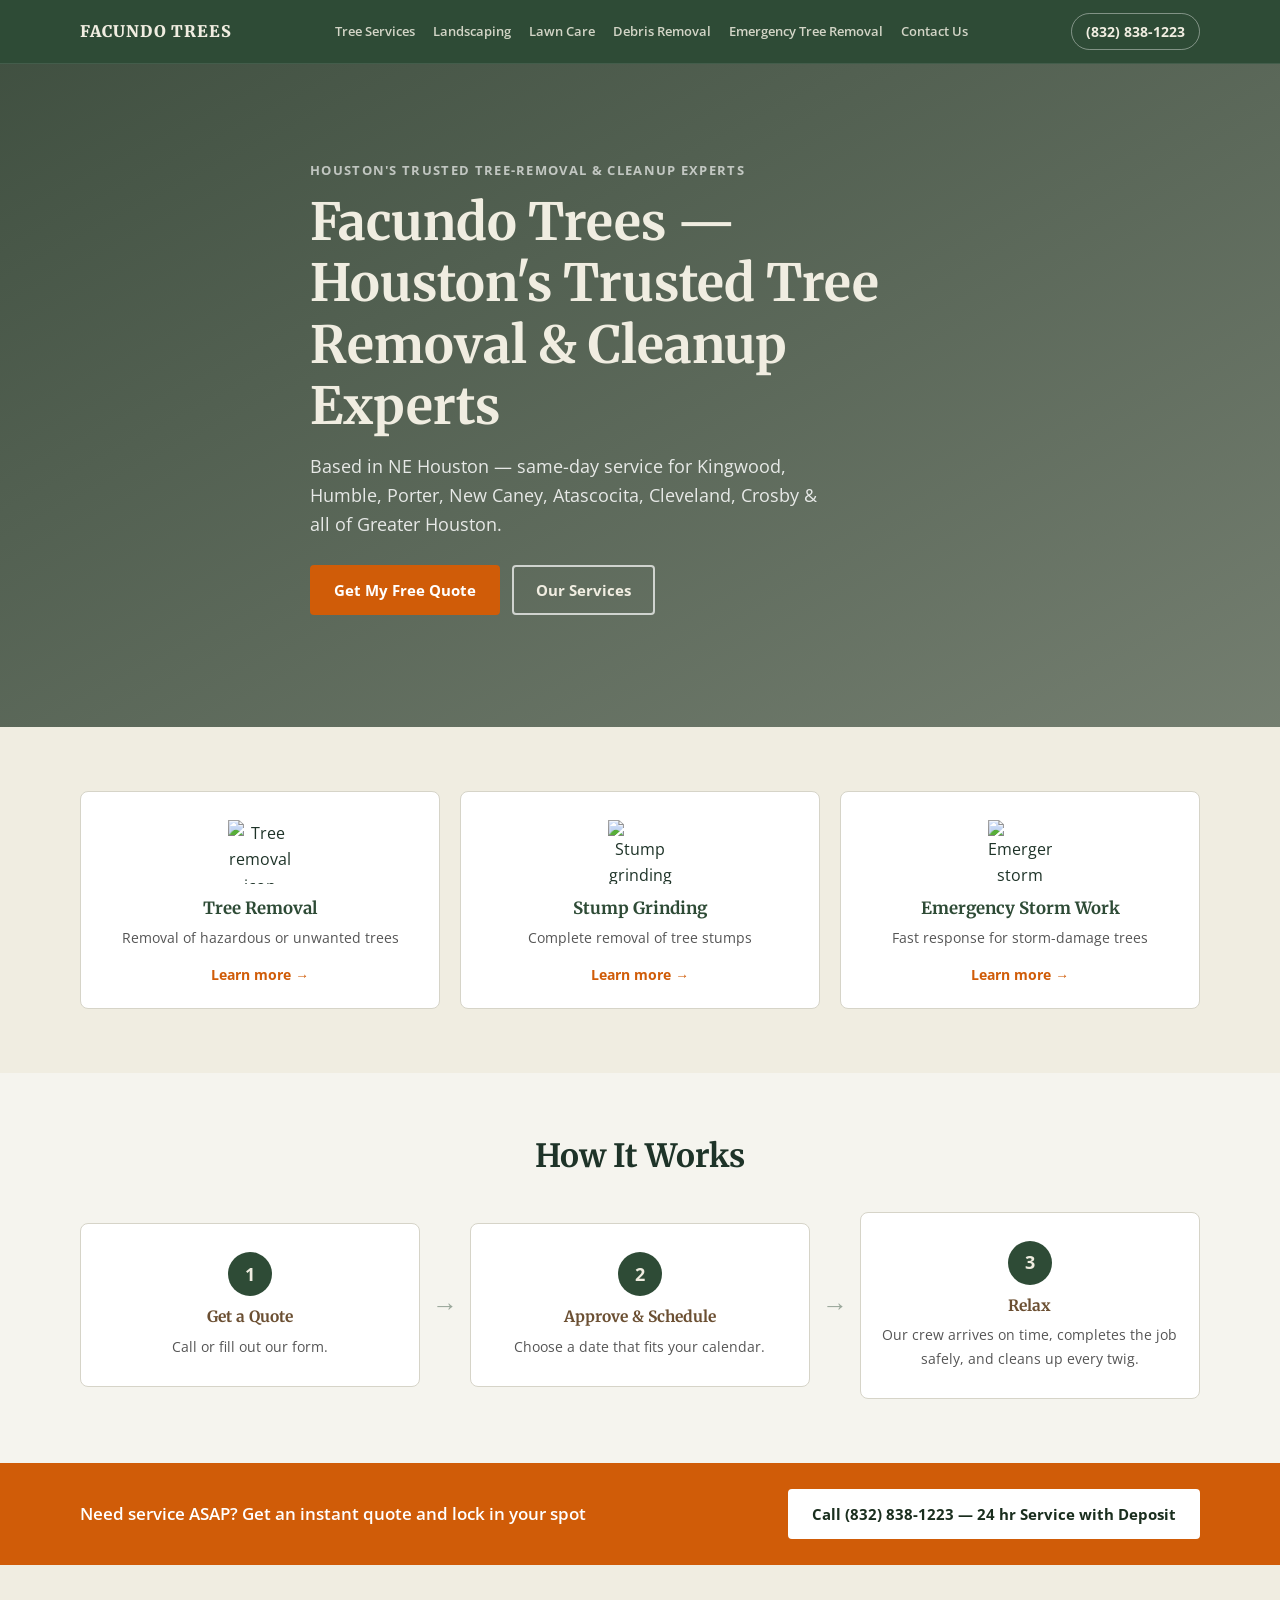
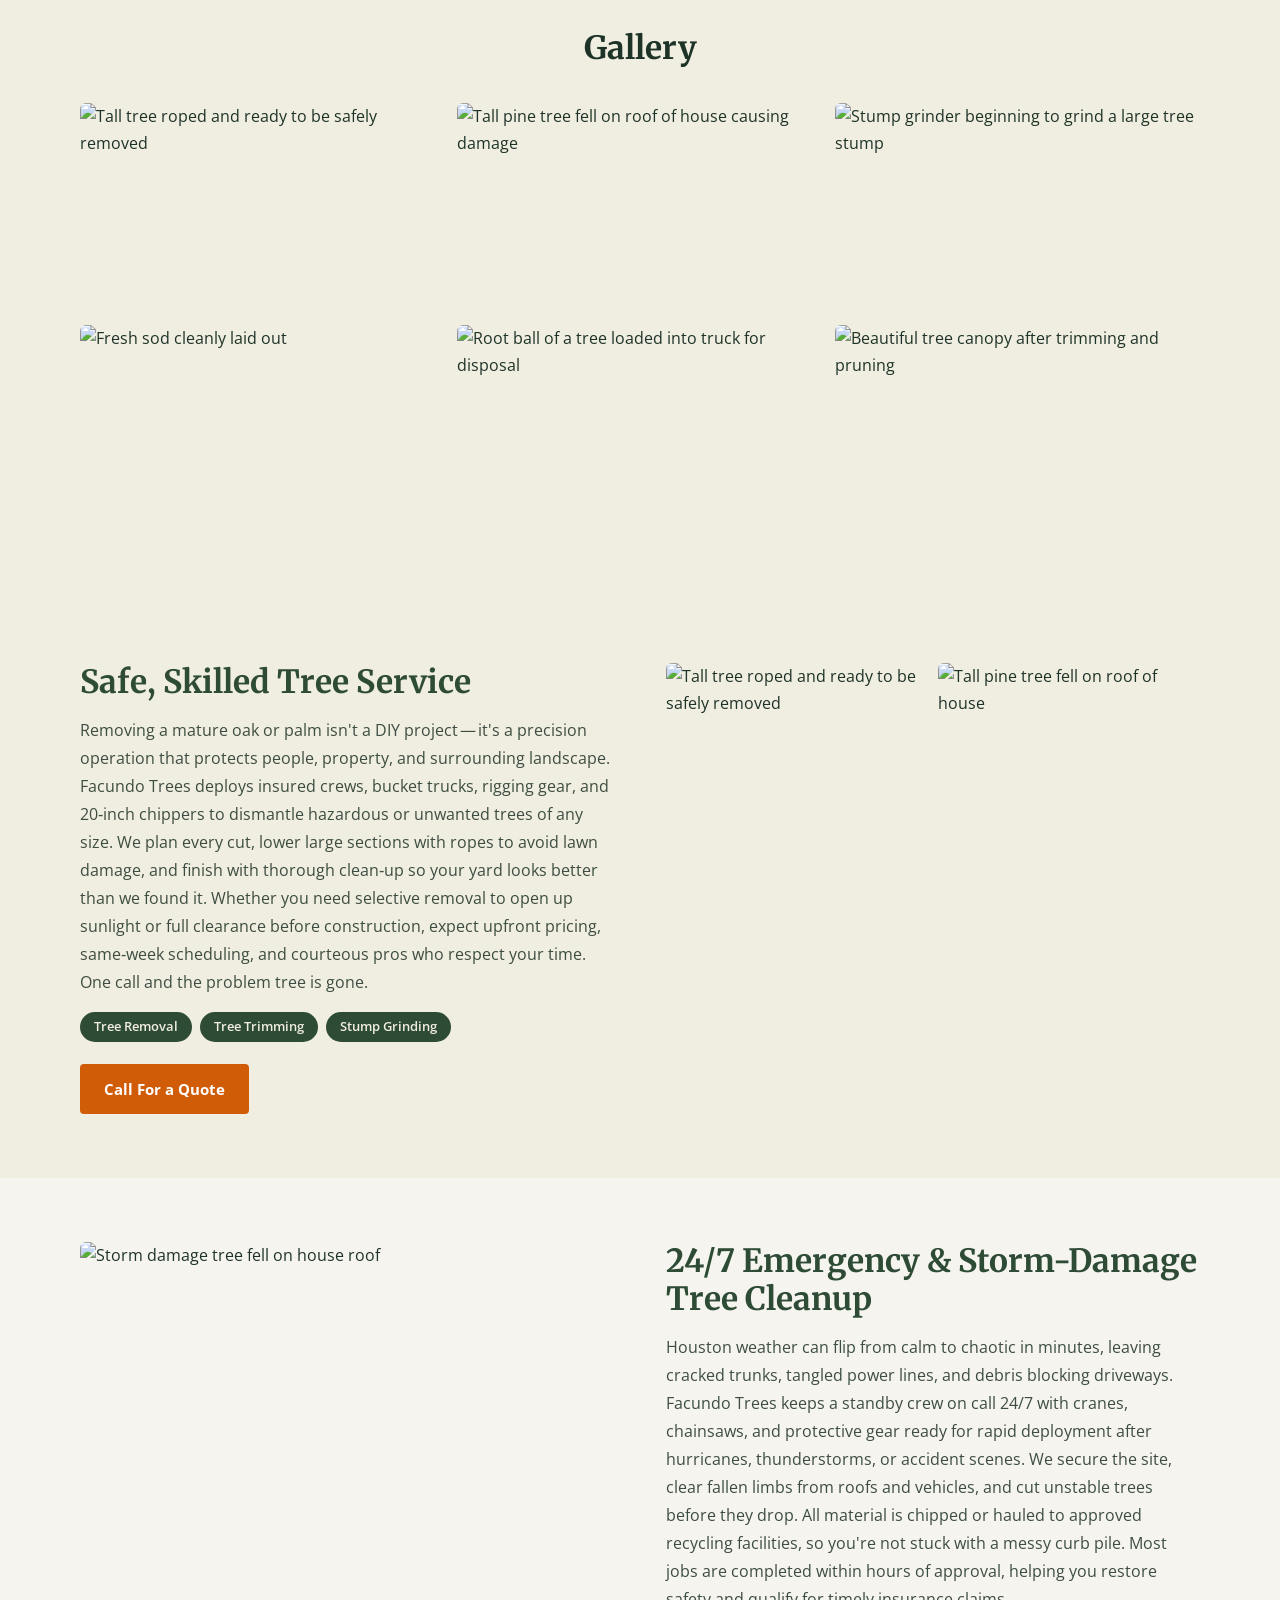
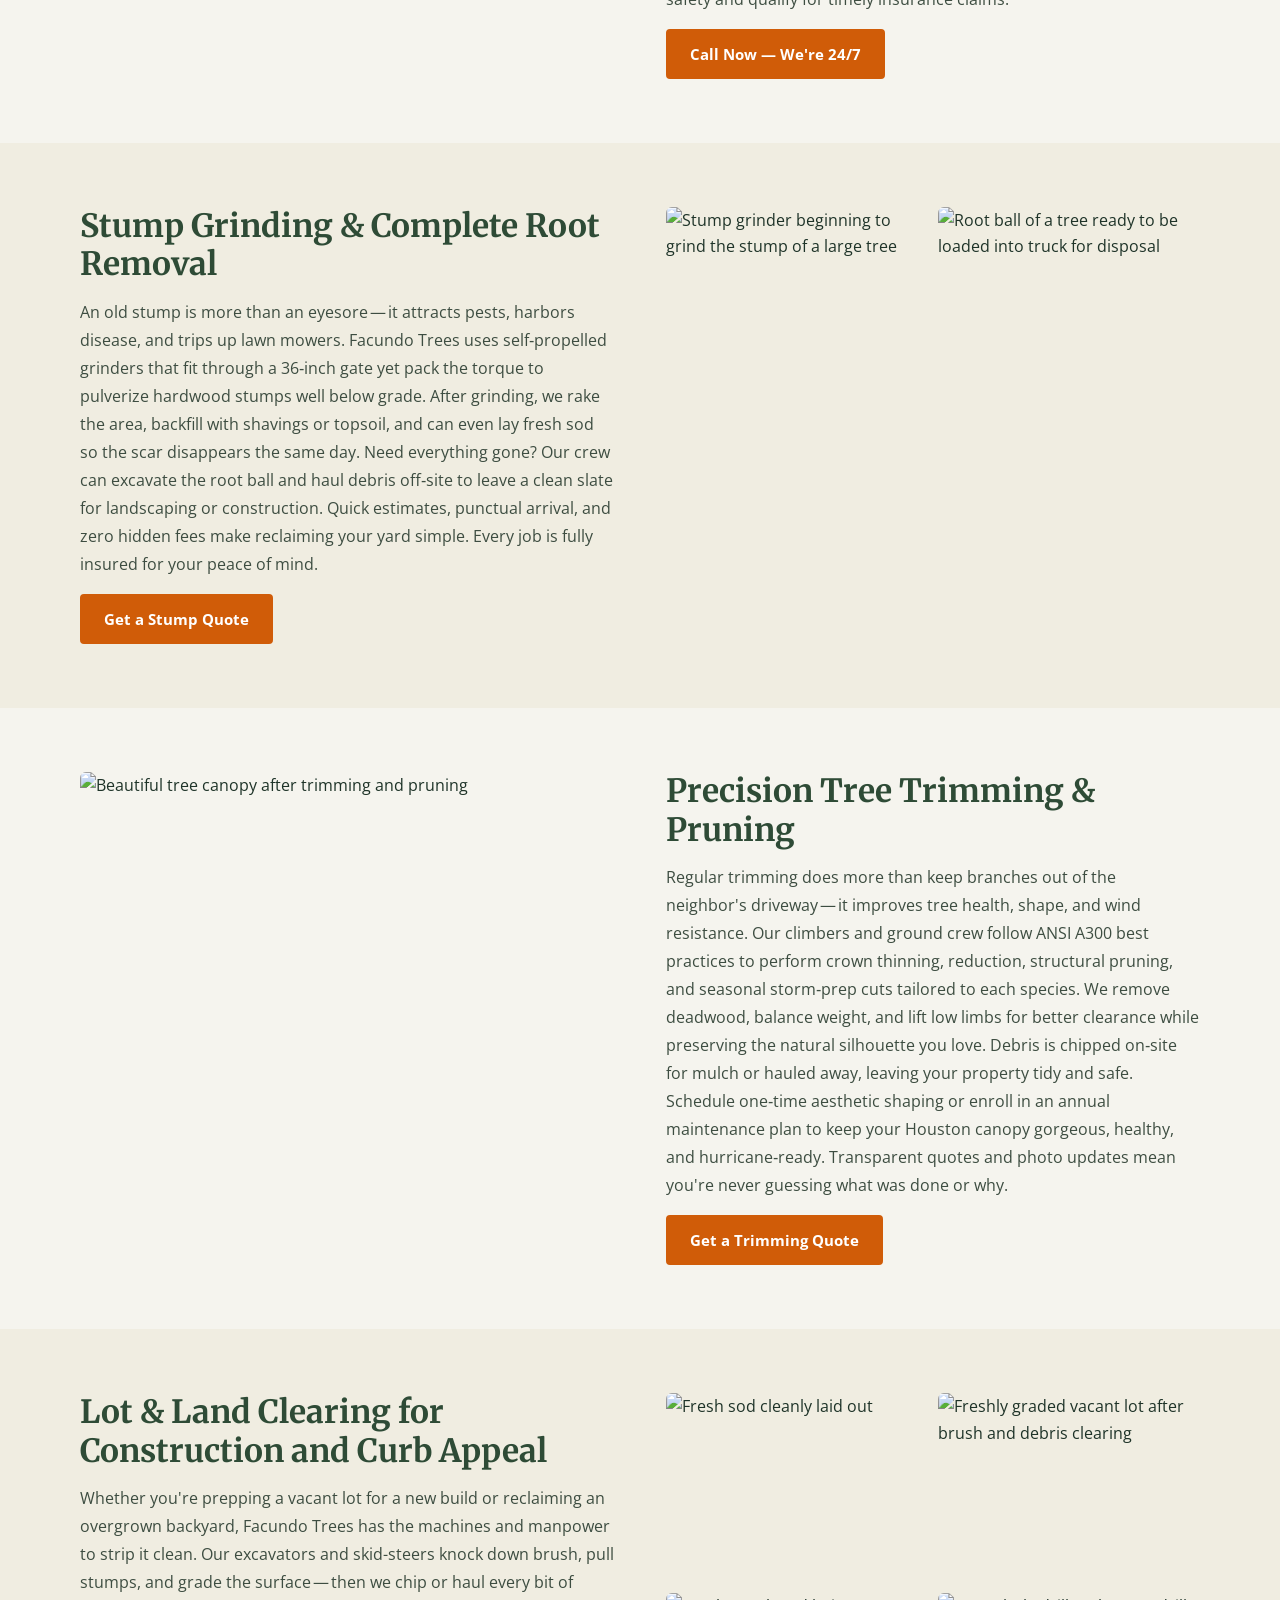
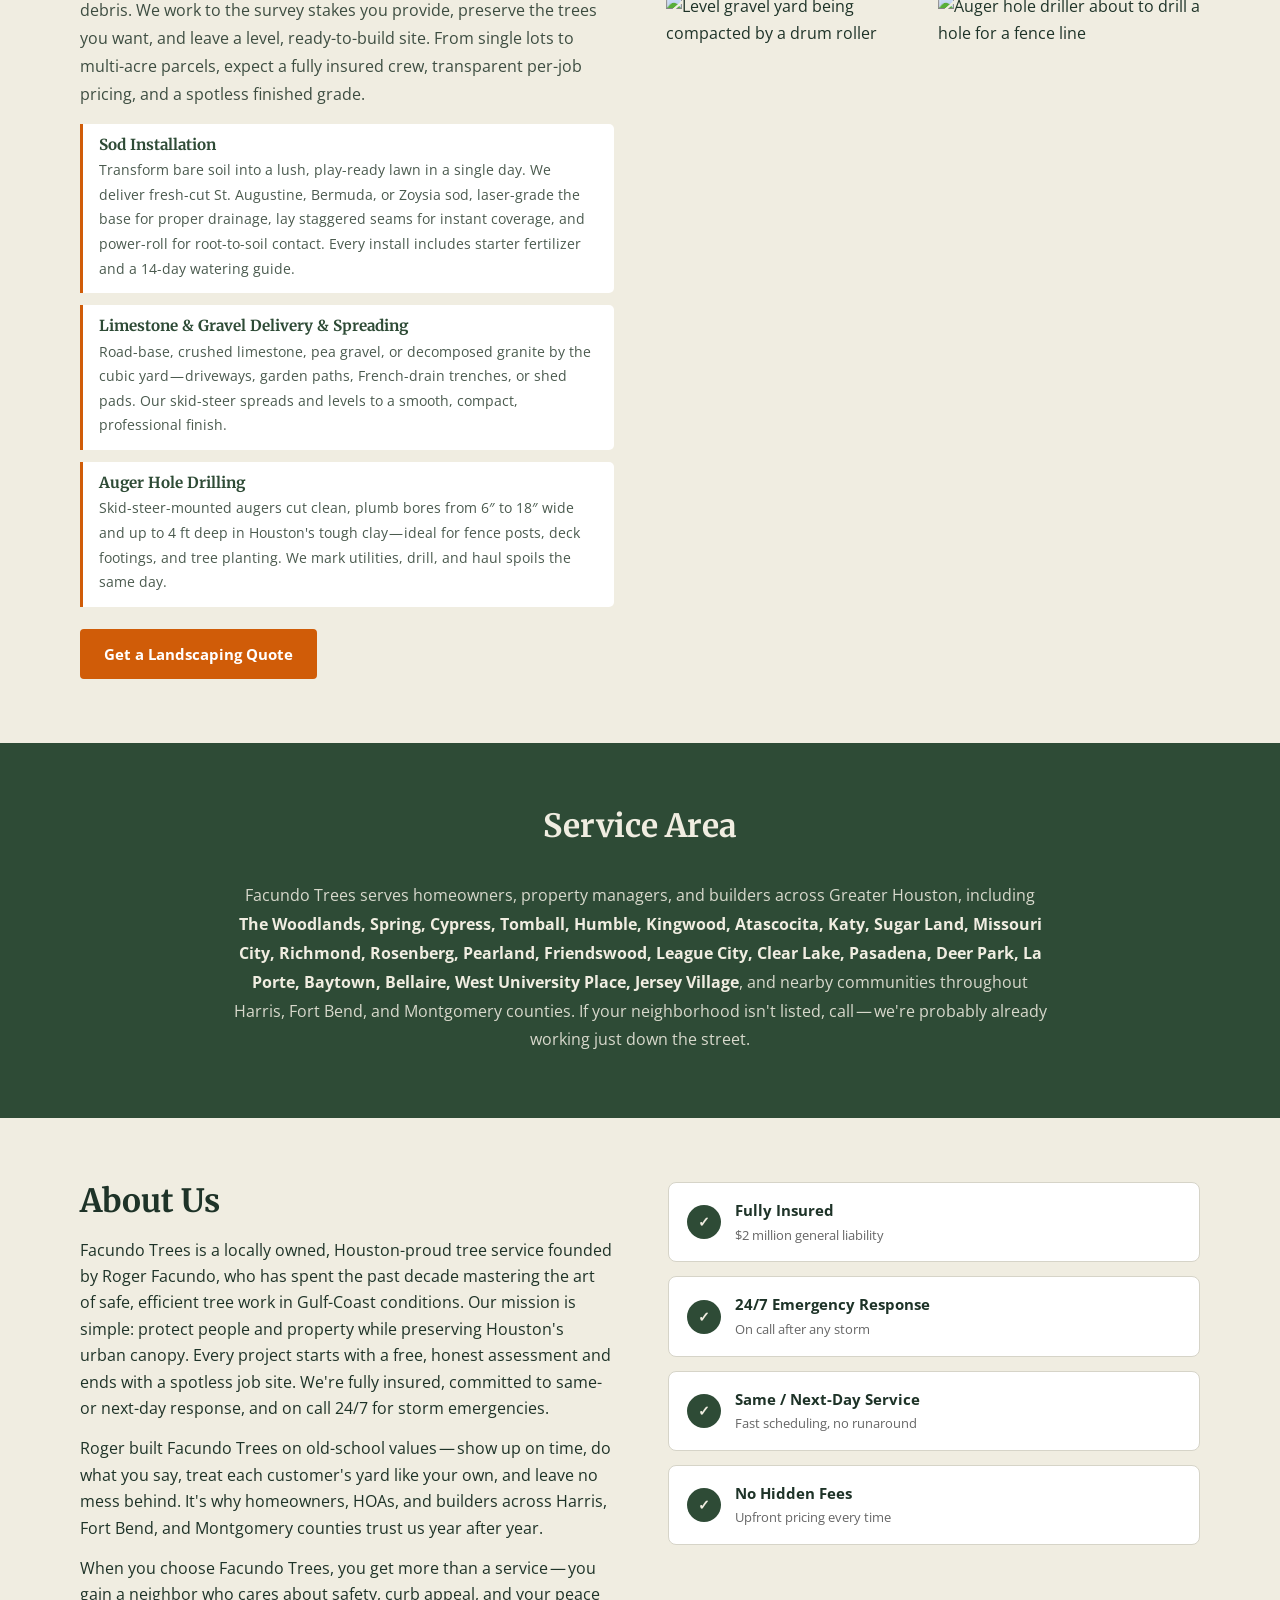
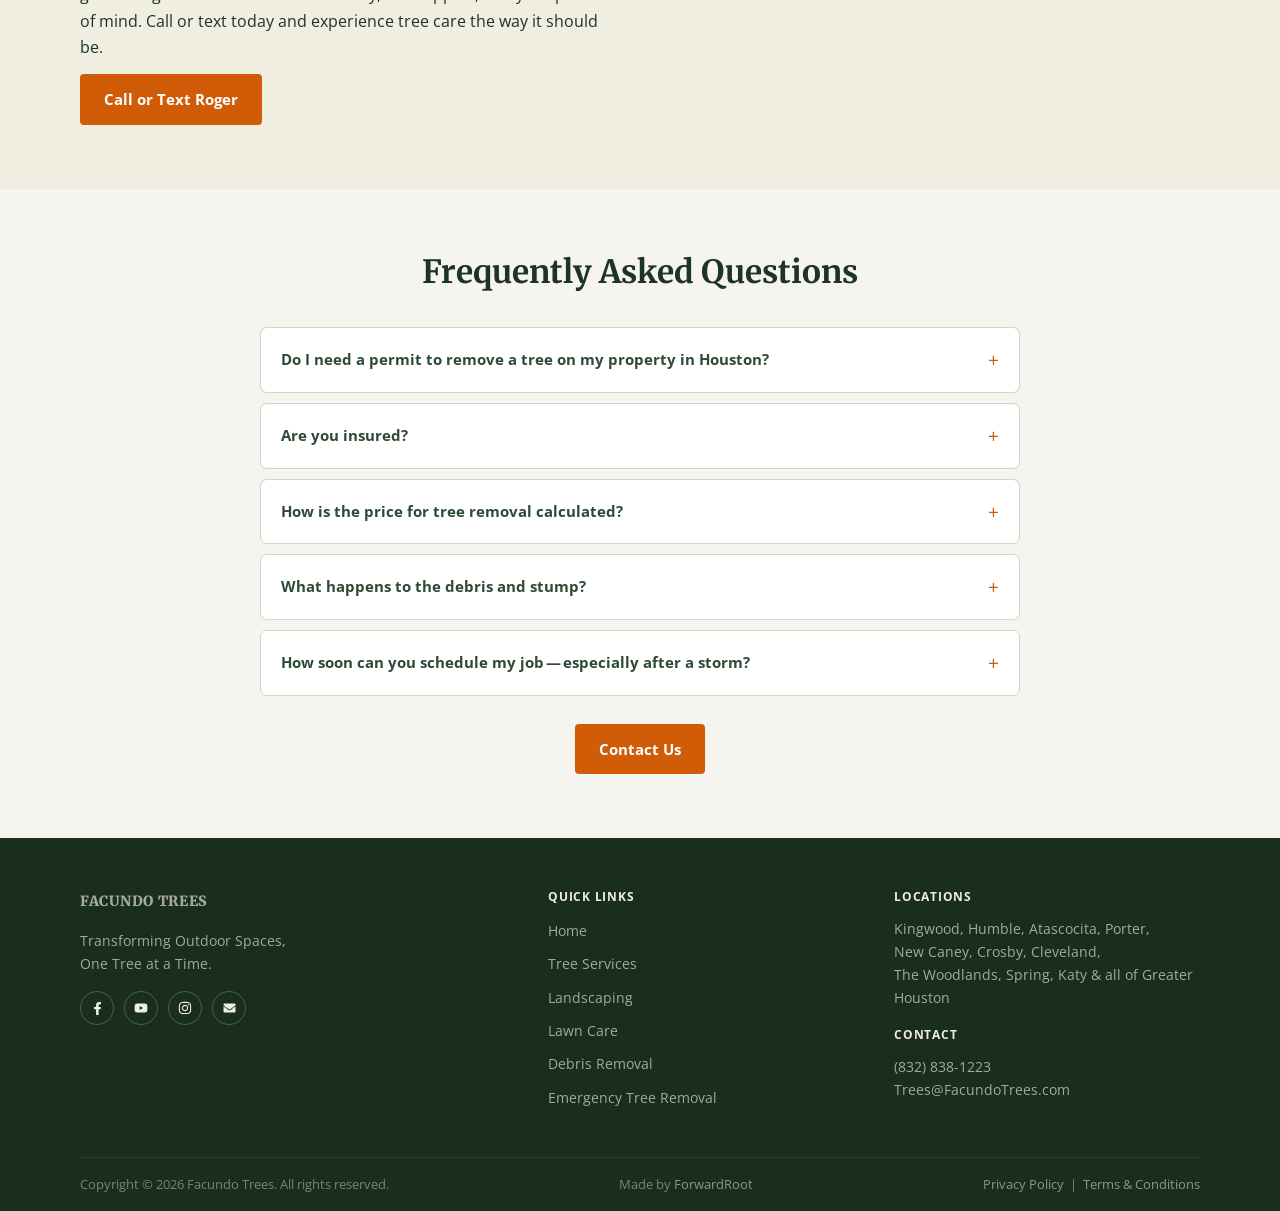
==== index.html @ 05040751 "init" ====
<!doctype html>
<html lang="en">
  <head>
    <meta charset="UTF-8" />
    <meta name="viewport" content="width=device-width, initial-scale=1.0" />
    <title>Facundo Trees | Tree Removal & Cleanup – Kingwood, Humble, Porter & NE Houston TX</title>
    <meta name="description" content="Houston's trusted tree removal, stump grinding & emergency storm cleanup. Based in NE Houston, serving Kingwood, Humble, Porter, New Caney, Atascocita, Cleveland, Crosby, Huffman & all of Greater Houston. $2M insured. Call (832) 838-1223." />
    <link rel="preconnect" href="https://fonts.googleapis.com" />
    <link rel="preconnect" href="https://fonts.gstatic.com" crossorigin />
    <link
      href="https://fonts.googleapis.com/css2?family=Merriweather:wght@400;700;900&family=Open+Sans:wght@400;600;700&display=swap"
      rel="stylesheet"
    />

    <link rel="stylesheet" href="styles.css" />
    <!-- SEO: canonical + robots -->
    <link rel="canonical" href="https://facundotrees.com/" />
    <meta name="robots" content="index, follow" />

    <!-- Geo targeting -->
    <meta name="geo.region" content="US-TX" />
    <meta name="geo.placename" content="Houston, TX" />
    <meta name="geo.position" content="29.9902;-95.1774" />
    <ICBM content="29.9902, -95.1774" />

    <!-- Open Graph -->
    <meta property="og:type" content="website" />
    <meta property="og:site_name" content="Facundo Trees" />
    <meta property="og:title" content="Facundo Trees | Tree Removal & Cleanup – Kingwood, Humble, Porter & NE Houston TX" />
    <meta property="og:description" content="Houston's trusted tree removal, stump grinding & emergency storm cleanup. Based in NE Houston, serving Kingwood, Humble, Porter, New Caney, Atascocita, Cleveland, Crosby, Huffman & all of Greater Houston. $2M insured. Call (832) 838-1223." />
    <meta property="og:url" content="https://facundotrees.com/" />
    <meta property="og:image" content="https://images.leadconnectorhq.com/image/f_jpg/q_85/r_1200/u_https://assets.cdn.filesafe.space/7lmCwNybwUCPvaq2RvUc/media/685f0ceda8f9d33920e05491.png" />
    <meta property="og:image:width" content="1200" />
    <meta property="og:image:height" content="630" />
    <meta property="og:image:type" content="image/jpeg" />
    <meta property="og:image:alt" content="Facundo Trees – Professional Tree Removal &amp; Cleanup in NE Houston TX" />
    <meta property="og:locale" content="en_US" />

    <!-- Twitter Card -->
    <meta name="twitter:card" content="summary_large_image" />
    <meta name="twitter:title" content="Facundo Trees | Tree Removal & Cleanup – Kingwood, Humble, Porter & NE Houston TX" />
    <meta name="twitter:description" content="Houston's trusted tree removal, stump grinding & emergency storm cleanup. Based in NE Houston, serving Kingwood, Humble, Porter, New Caney, Atascocita, Cleveland, Crosby, Huffman & all of Greater Houston. $2M insured. Call (832) 838-1223." />
    <meta name="twitter:image" content="https://images.leadconnectorhq.com/image/f_jpg/q_85/r_1200/u_https://assets.cdn.filesafe.space/7lmCwNybwUCPvaq2RvUc/media/685f0ceda8f9d33920e05491.png" />
  </head>
  <body>

    <!-- HEADER -->
    <header class="site-header" id="top">
      <div class="container nav-wrap">
        <a class="brand" href="#top">FACUNDO TREES</a>
        <button class="hamburger" aria-label="Open menu">
          <span></span><span></span><span></span>
        </button>
        <nav>
          <a href="tree-services.html">Tree Services</a>
          <a href="landscaping.html">Landscaping</a>
          <a href="lawn-care-service.html">Lawn Care</a>
          <a href="debris-removal-service.html">Debris Removal</a>
          <a href="emergency-tree-removal.html">Emergency Tree Removal</a>
          <a href="#contact">Contact Us</a>
        </nav>
        <a class="phone" href="tel:+18328381223">(832) 838-1223</a>
      </div>
      <nav class="mobile-nav" id="mobile-nav">
        <a href="tree-services.html">Tree Services</a>
        <a href="landscaping.html">Landscaping</a>
        <a href="lawn-care-service.html">Lawn Care</a>
        <a href="debris-removal-service.html">Debris Removal</a>
        <a href="emergency-tree-removal.html">Emergency Tree Removal</a>
        <a href="#contact">Contact Us</a>
        <a href="tel:+18328381223" class="mobile-phone">(832) 838-1223</a>
      </nav>
    </header>

    <main>

      <!-- HERO -->
      <section class="hero">
        <div class="container hero-content">
          <p class="eyebrow">Houston's Trusted Tree-Removal &amp; Cleanup Experts</p>
          <h1>Facundo Trees — Houston's Trusted Tree Removal &amp; Cleanup Experts</h1>
          <p class="hero-sub">
            Based in NE Houston — same-day service for Kingwood, Humble, Porter, New Caney,
            Atascocita, Cleveland, Crosby &amp; all of Greater Houston.
          </p>
          <div class="hero-actions">
            <a class="btn-primary" href="tel:+18328381223">Get My Free Quote</a>
            <a class="btn-outline" href="tree-services.html">Our Services</a>
          </div>
        </div>
      </section>

      <!-- SERVICE CARDS -->
      <section class="section" id="services">
        <div class="container">
          <div class="service-cards">

            <a class="service-card" href="tree-services.html">
              <img
                src="https://assets.cdn.filesafe.space/7lmCwNybwUCPvaq2RvUc/media/6823bf7475cc46381c5f6176.png"
                alt="Tree removal icon"
                loading="lazy"
              />
              <h3>Tree Removal</h3>
              <p>Removal of hazardous or unwanted trees</p>
              <span class="card-link">Learn more &rarr;</span>
            </a>

            <a class="service-card" href="tree-services.html#stump">
              <img
                src="https://assets.cdn.filesafe.space/7lmCwNybwUCPvaq2RvUc/media/6823bf74265ab5b18f3e3eb6.png"
                alt="Stump grinding icon"
                loading="lazy"
              />
              <h3>Stump Grinding</h3>
              <p>Complete removal of tree stumps</p>
              <span class="card-link">Learn more &rarr;</span>
            </a>

            <a class="service-card" href="emergency-tree-removal.html">
              <img
                src="https://assets.cdn.filesafe.space/7lmCwNybwUCPvaq2RvUc/media/6823bf742e4407677efc4c11.png"
                alt="Emergency storm work icon"
                loading="lazy"
              />
              <h3>Emergency Storm Work</h3>
              <p>Fast response for storm-damage trees</p>
              <span class="card-link">Learn more &rarr;</span>
            </a>

          </div>
        </div>
      </section>

      <!-- HOW IT WORKS -->
      <section class="section bg-muted" id="how-it-works">
        <div class="container">
          <h2 class="section-title">How It Works</h2>
          <div class="steps">

            <div class="step">
              <div class="step-num">1</div>
              <h3>Get a Quote</h3>
              <p>Call or fill out our form.</p>
            </div>

            <div class="step-arrow">&rarr;</div>

            <div class="step">
              <div class="step-num">2</div>
              <h3>Approve &amp; Schedule</h3>
              <p>Choose a date that fits your calendar.</p>
            </div>

            <div class="step-arrow">&rarr;</div>

            <div class="step">
              <div class="step-num">3</div>
              <h3>Relax</h3>
              <p>Our crew arrives on time, completes the job safely, and cleans up every twig.</p>
            </div>

          </div>
        </div>
      </section>

      <!-- URGENT CTA BANNER -->
      <section class="cta-banner">
        <div class="container cta-banner-inner">
          <p>Need service ASAP? Get an instant quote and lock in your spot</p>
          <a href="tel:+18328381223" class="btn-white">Call (832) 838-1223 &mdash; 24 hr Service with Deposit</a>
        </div>
      </section>

      <!-- GALLERY -->
      <section class="section" id="gallery">
        <div class="container">
          <h2 class="section-title">Gallery</h2>
          <div class="gallery">
            <img
              src="https://images.leadconnectorhq.com/image/f_webp/q_80/r_900/u_https://assets.cdn.filesafe.space/7lmCwNybwUCPvaq2RvUc/media/68531587f5ca15194756230e.jpeg"
              alt="Tall tree roped and ready to be safely removed"
              loading="lazy"
            />
            <img
              src="https://images.leadconnectorhq.com/image/f_webp/q_80/r_900/u_https://assets.cdn.filesafe.space/7lmCwNybwUCPvaq2RvUc/media/68531a69fdd9357958977a64.jpeg"
              alt="Tall pine tree fell on roof of house causing damage"
              loading="lazy"
            />
            <img
              src="https://images.leadconnectorhq.com/image/f_webp/q_80/r_900/u_https://assets.cdn.filesafe.space/7lmCwNybwUCPvaq2RvUc/media/68531bd31f9cb446f34d023c.jpeg"
              alt="Stump grinder beginning to grind a large tree stump"
              loading="lazy"
            />
            <img
              src="https://images.leadconnectorhq.com/image/f_webp/q_80/r_900/u_https://assets.cdn.filesafe.space/7lmCwNybwUCPvaq2RvUc/media/68530dba1f9cb400954ce7f5.jpeg"
              alt="Fresh sod cleanly laid out"
              loading="lazy"
            />
            <img
              src="https://images.leadconnectorhq.com/image/f_webp/q_80/r_900/u_https://assets.cdn.filesafe.space/7lmCwNybwUCPvaq2RvUc/media/685317c918ed253a7ed7ff89.jpeg"
              alt="Root ball of a tree loaded into truck for disposal"
              loading="lazy"
            />
            <img
              src="https://images.leadconnectorhq.com/image/f_webp/q_80/r_900/u_https://assets.cdn.filesafe.space/7lmCwNybwUCPvaq2RvUc/media/685318b03b09c74e50a77610.png"
              alt="Beautiful tree canopy after trimming and pruning"
              loading="lazy"
            />
          </div>
        </div>
      </section>

      <!-- TREE SERVICE DETAIL -->
      <section class="section service-detail" id="tree-service">
        <div class="container detail-grid">
          <div class="detail-text">
            <h2><a href="tree-services.html">Safe, Skilled Tree Service</a></h2>
            <p>
              Removing a mature oak or palm isn't a DIY project&#8202;&#8212;&#8202;it's a precision
              operation that protects people, property, and surrounding landscape.
              Facundo Trees deploys insured crews, bucket trucks, rigging gear, and
              20&#8209;inch chippers to dismantle hazardous or unwanted trees of any size.
              We plan every cut, lower large sections with ropes to avoid lawn damage,
              and finish with thorough clean&#8209;up so your yard looks better than we
              found it. Whether you need selective removal to open up sunlight or full
              clearance before construction, expect upfront pricing, same&#8209;week
              scheduling, and courteous pros who respect your time. One call and the
              problem tree is gone.
            </p>
            <ul class="service-list">
              <li>Tree Removal</li>
              <li>Tree Trimming</li>
              <li>Stump Grinding</li>
            </ul>
            <a href="tel:+18328381223" class="btn-primary">Call For a Quote</a>
          </div>
          <div class="detail-images">
            <img
              src="https://images.leadconnectorhq.com/image/f_webp/q_80/r_900/u_https://assets.cdn.filesafe.space/7lmCwNybwUCPvaq2RvUc/media/68531587f5ca15194756230e.jpeg"
              alt="Tall tree roped and ready to be safely removed"
              loading="lazy"
            />
            <img
              src="https://images.leadconnectorhq.com/image/f_webp/q_80/r_900/u_https://assets.cdn.filesafe.space/7lmCwNybwUCPvaq2RvUc/media/68531a69fdd9357958977a64.jpeg"
              alt="Tall pine tree fell on roof of house"
              loading="lazy"
            />
          </div>
        </div>
      </section>

      <!-- EMERGENCY STORM DETAIL -->
      <section class="section bg-muted service-detail" id="emergency">
        <div class="container detail-grid detail-grid--reverse">
          <div class="detail-images">
            <img
              src="https://images.leadconnectorhq.com/image/f_webp/q_80/r_900/u_https://assets.cdn.filesafe.space/7lmCwNybwUCPvaq2RvUc/media/68531a69fdd9357958977a64.jpeg"
              alt="Storm damage tree fell on house roof"
              loading="lazy"
            />
          </div>
          <div class="detail-text">
            <h2><a href="emergency-tree-removal.html">24/7 Emergency &amp; Storm&#8209;Damage Tree Cleanup</a></h2>
            <p>
              Houston weather can flip from calm to chaotic in minutes, leaving
              cracked trunks, tangled power lines, and debris blocking driveways.
              Facundo Trees keeps a standby crew on call 24/7 with cranes, chainsaws,
              and protective gear ready for rapid deployment after hurricanes,
              thunderstorms, or accident scenes. We secure the site, clear fallen
              limbs from roofs and vehicles, and cut unstable trees before they drop.
              All material is chipped or hauled to approved recycling facilities, so
              you're not stuck with a messy curb pile. Most jobs are completed within
              hours of approval, helping you restore safety and qualify for timely
              insurance claims.
            </p>
            <a href="tel:+18328381223" class="btn-primary">Call Now &#8212; We're 24/7</a>
          </div>
        </div>
      </section>

      <!-- STUMP GRINDING DETAIL -->
      <section class="section service-detail" id="stump">
        <div class="container detail-grid">
          <div class="detail-text">
            <h2><a href="tree-services.html#stump">Stump Grinding &amp; Complete Root Removal</a></h2>
            <p>
              An old stump is more than an eyesore&#8202;&#8212;&#8202;it attracts pests, harbors
              disease, and trips up lawn mowers. Facundo Trees uses self&#8209;propelled
              grinders that fit through a 36&#8209;inch gate yet pack the torque to
              pulverize hardwood stumps well below grade. After grinding, we rake the
              area, backfill with shavings or topsoil, and can even lay fresh sod so
              the scar disappears the same day. Need everything gone? Our crew can
              excavate the root ball and haul debris off&#8209;site to leave a clean slate
              for landscaping or construction. Quick estimates, punctual arrival, and
              zero hidden fees make reclaiming your yard simple. Every job is fully
              insured for your peace of mind.
            </p>
            <a href="tel:+18328381223" class="btn-primary">Get a Stump Quote</a>
          </div>
          <div class="detail-images">
            <img
              src="https://images.leadconnectorhq.com/image/f_webp/q_80/r_900/u_https://assets.cdn.filesafe.space/7lmCwNybwUCPvaq2RvUc/media/68531bd31f9cb446f34d023c.jpeg"
              alt="Stump grinder beginning to grind the stump of a large tree"
              loading="lazy"
            />
            <img
              src="https://images.leadconnectorhq.com/image/f_webp/q_80/r_900/u_https://assets.cdn.filesafe.space/7lmCwNybwUCPvaq2RvUc/media/685317c918ed253a7ed7ff89.jpeg"
              alt="Root ball of a tree ready to be loaded into truck for disposal"
              loading="lazy"
            />
          </div>
        </div>
      </section>

      <!-- TREE TRIMMING DETAIL -->
      <section class="section bg-muted service-detail" id="trimming">
        <div class="container detail-grid detail-grid--reverse">
          <div class="detail-images">
            <img
              src="https://images.leadconnectorhq.com/image/f_webp/q_80/r_900/u_https://assets.cdn.filesafe.space/7lmCwNybwUCPvaq2RvUc/media/685318b03b09c74e50a77610.png"
              alt="Beautiful tree canopy after trimming and pruning"
              loading="lazy"
            />
          </div>
          <div class="detail-text">
            <h2><a href="tree-services.html#trimming">Precision Tree Trimming &amp; Pruning</a></h2>
            <p>
              Regular trimming does more than keep branches out of the neighbor's
              driveway&#8202;&#8212;&#8202;it improves tree health, shape, and wind resistance. Our
              climbers and ground crew follow ANSI A300 best practices to perform
              crown thinning, reduction, structural pruning, and seasonal storm&#8209;prep
              cuts tailored to each species. We remove deadwood, balance weight, and
              lift low limbs for better clearance while preserving the natural
              silhouette you love. Debris is chipped on&#8209;site for mulch or hauled
              away, leaving your property tidy and safe. Schedule one&#8209;time aesthetic
              shaping or enroll in an annual maintenance plan to keep your Houston
              canopy gorgeous, healthy, and hurricane&#8209;ready. Transparent quotes and
              photo updates mean you're never guessing what was done or why.
            </p>
            <a href="tel:+18328381223" class="btn-primary">Get a Trimming Quote</a>
          </div>
        </div>
      </section>

      <!-- LOT CLEARING / LANDSCAPING DETAIL -->
      <section class="section service-detail" id="lot-clearing">
        <div class="container detail-grid">
          <div class="detail-text">
            <h2><a href="landscaping.html">Lot &amp; Land Clearing for Construction and Curb Appeal</a></h2>
            <p>
              Whether you're prepping a vacant lot for a new build or reclaiming
              an overgrown backyard, Facundo Trees has the machines and manpower to
              strip it clean. Our excavators and skid-steers knock down brush, pull
              stumps, and grade the surface&#8202;&#8212;&#8202;then we chip or haul every bit of
              debris. We work to the survey stakes you provide, preserve the trees
              you want, and leave a level, ready-to-build site. From single lots to
              multi-acre parcels, expect a fully insured crew, transparent per-job
              pricing, and a spotless finished grade.
            </p>
            <div class="sub-services">
              <div class="sub-service">
                <h4>Sod Installation</h4>
                <p>
                  Transform bare soil into a lush, play-ready lawn in a single day. We deliver
                  fresh-cut St. Augustine, Bermuda, or Zoysia sod, laser-grade the base for
                  proper drainage, lay staggered seams for instant coverage, and power-roll for
                  root-to-soil contact. Every install includes starter fertilizer and a
                  14-day watering guide.
                </p>
              </div>
              <div class="sub-service">
                <h4>Limestone &amp; Gravel Delivery &amp; Spreading</h4>
                <p>
                  Road-base, crushed limestone, pea gravel, or decomposed granite by the cubic
                  yard&#8202;&#8212;&#8202;driveways, garden paths, French-drain trenches, or shed pads. Our
                  skid-steer spreads and levels to a smooth, compact, professional finish.
                </p>
              </div>
              <div class="sub-service">
                <h4>Auger Hole Drilling</h4>
                <p>
                  Skid-steer-mounted augers cut clean, plumb bores from 6&Prime; to 18&Prime; wide and up
                  to 4 ft deep in Houston's tough clay&#8202;&#8212;&#8202;ideal for fence posts, deck footings,
                  and tree planting. We mark utilities, drill, and haul spoils the same day.
                </p>
              </div>
            </div>
            <a href="tel:+18328381223" class="btn-primary">Get a Landscaping Quote</a>
          </div>
          <div class="detail-images">
            <img
              src="https://images.leadconnectorhq.com/image/f_webp/q_80/r_900/u_https://assets.cdn.filesafe.space/7lmCwNybwUCPvaq2RvUc/media/68530dba1f9cb400954ce7f5.jpeg"
              alt="Fresh sod cleanly laid out"
              loading="lazy"
            />
            <img
              src="https://images.leadconnectorhq.com/image/f_webp/q_80/r_900/u_https://assets.cdn.filesafe.space/7lmCwNybwUCPvaq2RvUc/media/6853169d2a85564b3bb49a13.jpeg"
              alt="Freshly graded vacant lot after brush and debris clearing"
              loading="lazy"
            />
            <img
              src="https://images.leadconnectorhq.com/image/f_webp/q_80/r_900/u_https://assets.cdn.filesafe.space/7lmCwNybwUCPvaq2RvUc/media/68531e9e2a85563bd9b4a8df.jpeg"
              alt="Level gravel yard being compacted by a drum roller"
              loading="lazy"
            />
            <img
              src="https://images.leadconnectorhq.com/image/f_webp/q_80/r_900/u_https://assets.cdn.filesafe.space/7lmCwNybwUCPvaq2RvUc/media/68531cd73b09c72affa77ef0.jpeg"
              alt="Auger hole driller about to drill a hole for a fence line"
              loading="lazy"
            />
          </div>
        </div>
      </section>

      <!-- SERVICE AREA -->
      <section class="section bg-brand" id="service-area">
        <div class="container">
          <h2 class="section-title light">Service Area</h2>
          <p class="service-area-text">
            Facundo Trees serves homeowners, property managers, and builders across
            Greater Houston, including <strong>The Woodlands, Spring, Cypress,
            Tomball, Humble, Kingwood, Atascocita, Katy, Sugar Land, Missouri City,
            Richmond, Rosenberg, Pearland, Friendswood, League City, Clear Lake,
            Pasadena, Deer Park, La Porte, Baytown, Bellaire, West University Place,
            Jersey Village</strong>, and nearby communities throughout Harris, Fort
            Bend, and Montgomery counties. If your neighborhood isn't listed,
            call&#8202;&#8212;&#8202;we're probably already working just down the street.
          </p>
        </div>
      </section>

      <!-- ABOUT US -->
      <section class="section" id="about">
        <div class="container about-grid">
          <div class="about-text">
            <h2>About Us</h2>
            <p>
              Facundo Trees is a locally owned, Houston-proud tree service founded by
              Roger Facundo, who has spent the past decade mastering the art of safe,
              efficient tree work in Gulf-Coast conditions. Our mission is simple:
              protect people and property while preserving Houston's urban canopy.
              Every project starts with a free, honest assessment and ends with a
              spotless job site. We're fully insured, committed to same- or next-day
              response, and on call 24/7 for storm emergencies.
            </p>
            <p>
              Roger built Facundo Trees on old-school values&#8202;&#8212;&#8202;show up on time, do
              what you say, treat each customer's yard like your own, and leave no
              mess behind. It's why homeowners, HOAs, and builders across Harris,
              Fort Bend, and Montgomery counties trust us year after year.
            </p>
            <p>
              When you choose Facundo Trees, you get more than a service&#8202;&#8212;&#8202;you gain a
              neighbor who cares about safety, curb appeal, and your peace of mind.
              Call or text today and experience tree care the way it should be.
            </p>
            <a href="tel:+18328381223" class="btn-primary">Call or Text Roger</a>
          </div>
          <div class="trust-badges">
            <div class="badge">
              <span class="badge-icon">&#10003;</span>
              <div>
                <strong>Fully Insured</strong>
                <p>$2 million general liability</p>
              </div>
            </div>
            <div class="badge">
              <span class="badge-icon">&#10003;</span>
              <div>
                <strong>24/7 Emergency Response</strong>
                <p>On call after any storm</p>
              </div>
            </div>
            <div class="badge">
              <span class="badge-icon">&#10003;</span>
              <div>
                <strong>Same / Next-Day Service</strong>
                <p>Fast scheduling, no runaround</p>
              </div>
            </div>
            <div class="badge">
              <span class="badge-icon">&#10003;</span>
              <div>
                <strong>No Hidden Fees</strong>
                <p>Upfront pricing every time</p>
              </div>
            </div>
          </div>
        </div>
      </section>

      <!-- FAQ -->
      <section class="section bg-muted" id="faq">
        <div class="container faq-wrap">
          <h2 class="section-title">Frequently Asked Questions</h2>

          <details class="faq-item">
            <summary>Do I need a permit to remove a tree on my property in Houston?</summary>
            <p>
              Most residential trees in Houston do not require a city permit, but
              protected &ldquo;corridor&rdquo; or heritage trees can. We'll confirm during the
              quote&#8202;&#8212;&#8202;if a permit is needed, we'll handle the paperwork for you at no
              extra charge.
            </p>
          </details>

          <details class="faq-item">
            <summary>Are you insured?</summary>
            <p>
              Absolutely. Facundo Trees carries $2 million in general liability. Proof
              of coverage is available on request.
            </p>
          </details>

          <details class="faq-item">
            <summary>How is the price for tree removal calculated?</summary>
            <p>
              We factor in tree size, species, accessibility (e.g., backyard vs.
              curb), proximity to structures or power lines, and disposal volume. Call
              us for a free on-site estimate&#8202;&#8212;&#8202;no surprise fees.
            </p>
          </details>

          <details class="faq-item">
            <summary>What happens to the debris and stump?</summary>
            <p>
              Standard removal includes complete limb clean-up, trunk haul-off, and
              thorough raking. Stump grinding below grade is optional and priced
              separately; you can keep the mulch or have us haul it away.
            </p>
          </details>

          <details class="faq-item">
            <summary>How soon can you schedule my job&#8202;&#8212;&#8202;especially after a storm?</summary>
            <p>
              During normal conditions we can usually slot you within 1 business day.
              After major storms we triage by hazard level and often run extra crews
              to keep wait times under a week. Ask about our priority service to be
              first in line.
            </p>
          </details>

          <div class="faq-cta">
            <a href="#contact" class="btn-primary">Contact Us</a>
          </div>
        </div>
      </section>

    </main>

    <!-- FOOTER -->
    <footer class="site-footer" id="contact">
      <div class="container footer-grid">

        <div class="footer-col footer-brand">
          <p class="footer-logo">FACUNDO TREES</p>
          <p>Transforming Outdoor Spaces,<br />One Tree at a Time.</p>
          <div class="social-links">
            <a href="https://www.facebook.com/facundotrees" target="_blank" rel="noopener" aria-label="Facebook">
              <svg xmlns="http://www.w3.org/2000/svg" viewBox="0 0 320 512" width="13" height="13" fill="currentColor" aria-hidden="true"><path d="M279.14 288l14.22-92.66h-88.91v-60.13c0-25.35 12.42-50.06 52.24-50.06h40.42V6.26S260.43 0 225.36 0c-73.22 0-121.08 44.38-121.08 124.72v70.62H22.89V288h81.39v224h100.17V288z"/></svg>
            </a>
            <a href="https://youtube.com/@RogerFacundo" target="_blank" rel="noopener" aria-label="YouTube">
              <svg xmlns="http://www.w3.org/2000/svg" viewBox="0 0 576 512" width="16" height="12" fill="currentColor" aria-hidden="true"><path d="M549.655 124.083c-6.281-23.65-24.787-42.276-48.284-48.597C458.781 64 288 64 288 64S117.22 64 74.629 75.486c-23.497 6.322-42.003 24.947-48.284 48.597-11.412 42.867-11.412 132.305-11.412 132.305s0 89.438 11.412 132.305c6.281 23.65 24.787 41.5 48.284 47.821C117.22 448 288 448 288 448s170.78 0 213.371-11.486c23.497-6.321 42.003-24.171 48.284-47.821 11.412-42.867 11.412-132.305 11.412-132.305s0-89.438-11.412-132.305zm-317.51 213.508V175.185l142.739 81.205-142.739 81.201z"/></svg>
            </a>
            <a href="https://instagram.com/facundotreesllc/" target="_blank" rel="noopener" aria-label="Instagram">
              <svg xmlns="http://www.w3.org/2000/svg" viewBox="0 0 448 512" width="14" height="14" fill="currentColor" aria-hidden="true"><path d="M224.1 141c-63.6 0-114.9 51.3-114.9 114.9s51.3 114.9 114.9 114.9S339 319.5 339 255.9 287.7 141 224.1 141zm0 189.6c-41.1 0-74.7-33.5-74.7-74.7s33.5-74.7 74.7-74.7 74.7 33.5 74.7 74.7-33.6 74.7-74.7 74.7zm146.4-194.3c0 14.9-12 26.8-26.8 26.8-14.9 0-26.8-12-26.8-26.8s12-26.8 26.8-26.8 26.8 12 26.8 26.8zm76.1 27.2c-1.7-35.9-9.9-67.7-36.2-93.9-26.2-26.2-58-34.4-93.9-36.2-37-2.1-147.9-2.1-184.9 0-35.8 1.7-67.6 9.9-93.9 36.1s-34.4 58-36.2 93.9c-2.1 37-2.1 147.9 0 184.9 1.7 35.9 9.9 67.7 36.2 93.9s58 34.4 93.9 36.2c37 2.1 147.9 2.1 184.9 0 35.9-1.7 67.7-9.9 93.9-36.2 26.2-26.2 34.4-58 36.2-93.9 2.1-37 2.1-147.8 0-184.8zM398.8 388c-7.8 19.6-22.9 34.7-42.6 42.6-29.5 11.7-99.5 9-132.1 9s-102.7 2.6-132.1-9c-19.6-7.8-34.7-22.9-42.6-42.6-11.7-29.5-9-99.5-9-132.1s-2.6-102.7 9-132.1c7.8-19.6 22.9-34.7 42.6-42.6 29.5-11.7 99.5-9 132.1-9s102.7-2.6 132.1 9c19.6 7.8 34.7 22.9 42.6 42.6 11.7 29.5 9 99.5 9 132.1s2.7 102.7-9 132.1z"/></svg>
            </a>
            <a href="mailto:Roger@FacundoTrees.com" aria-label="Email">
              <svg xmlns="http://www.w3.org/2000/svg" viewBox="0 0 512 512" width="15" height="12" fill="currentColor" aria-hidden="true"><path d="M502.3 190.8c3.9-3.1 9.7-.2 9.7 4.7V400c0 26.5-21.5 48-48 48H48c-26.5 0-48-21.5-48-48V195.6c0-5 5.7-7.8 9.7-4.7 22.4 17.4 52.1 39.5 154.1 113.6 21.1 15.4 56.7 47.8 92.2 47.6 35.7.3 72-32.8 92.3-47.6 102-74.1 131.6-96.3 154-113.7zM256 320c23.2.4 56.6-29.2 73.4-41.4 132.7-96.3 142.8-104.7 173.4-128.7 5.8-4.5 9.2-11.5 9.2-18.9v-19c0-26.5-21.5-48-48-48H48C21.5 64 0 85.5 0 112v19c0 7.4 3.4 14.3 9.2 18.9 30.6 23.9 40.7 32.4 173.4 128.7 16.8 12.2 50.2 41.8 73.4 41.4z"/></svg>
            </a>
          </div>
        </div>

        <div class="footer-col">
          <h4>Quick Links</h4>
          <ul>
            <li><a href="#top">Home</a></li>
            <li><a href="tree-services.html">Tree Services</a></li>
            <li><a href="landscaping.html">Landscaping</a></li>
            <li><a href="lawn-care-service.html">Lawn Care</a></li>
            <li><a href="debris-removal-service.html">Debris Removal</a></li>
            <li><a href="emergency-tree-removal.html">Emergency Tree Removal</a></li>
          </ul>
        </div>

        <div class="footer-col">
          <h4>Locations</h4>
          <p>Kingwood, Humble, Atascocita, Porter,<br />New Caney, Crosby, Cleveland,<br />The Woodlands, Spring, Katy &amp; all of Greater Houston</p>
          <h4 style="margin-top:18px">Contact</h4>
          <p>
            <a href="tel:+18328381223">(832) 838-1223</a><br />
            <a href="mailto:Trees@FacundoTrees.com">Trees@FacundoTrees.com</a>
          </p>
        </div>

      </div>

      <div class="footer-bottom">
        <div class="container footer-bottom-inner">
          <p>Copyright &copy; 2026 Facundo Trees. All rights reserved.</p>
          <p>Made by <a href="https://forwardroot.com" target="_blank" rel="noopener">ForwardRoot</a></p>
          <p>
            <a href="privacy.html">Privacy Policy</a>
            &nbsp;|&nbsp;
            <a href="terms.html">Terms &amp; Conditions</a>
          </p>
        </div>
      </div>
    </footer>


  <script type="application/ld+json">
  [  {
    "@context": "https://schema.org",
    "@type": "TreeService",
    "@id": "https://facundotrees.com/#business",
    "name": "Facundo Trees",
    "alternateName": ["Facundo Tree Service", "Facundo Trees LLC"],
    "description": "Houston's trusted tree removal, stump grinding, emergency storm cleanup, landscaping, and debris removal company. Serving Kingwood, Humble, The Woodlands, and all of Greater Houston. Fully insured, same-day service.",
    "url": "https://facundotrees.com",
    "telephone": "+18328381223",
    "email": "trees@facundotrees.com",
    "founder": {
      "@type": "Person",
      "name": "Roger Facundo"
    },
    "priceRange": "$$",
    "paymentAccepted": "Cash, Credit Card, Check",
    "currenciesAccepted": "USD",
    "address": {
      "@type": "PostalAddress",
      "addressLocality": "Houston",
      "addressRegion": "TX",
      "postalCode": "77345",
      "addressCountry": "US"
    },
    "geo": {
      "@type": "GeoCoordinates",
      "latitude": 30.0553,
      "longitude": -95.1734
    },
    "areaServed": [
      {"@type": "City", "name": "Houston, TX"},
      {"@type": "City", "name": "Kingwood, TX"},
      {"@type": "City", "name": "Humble, TX"},
      {"@type": "City", "name": "Atascocita, TX"},
      {"@type": "City", "name": "Porter, TX"},
      {"@type": "City", "name": "New Caney, TX"},
      {"@type": "City", "name": "Huffman, TX"},
      {"@type": "City", "name": "Crosby, TX"},
      {"@type": "City", "name": "Highlands, TX"},
      {"@type": "City", "name": "Splendora, TX"},
      {"@type": "City", "name": "Cleveland, TX"},
      {"@type": "City", "name": "Barbers Hill, TX"},
      {"@type": "City", "name": "Mont Belvieu, TX"},
      {"@type": "City", "name": "The Woodlands, TX"},
      {"@type": "City", "name": "Spring, TX"},
      {"@type": "City", "name": "Conroe, TX"},
      {"@type": "City", "name": "Tomball, TX"},
      {"@type": "City", "name": "Cypress, TX"},
      {"@type": "City", "name": "Baytown, TX"},
      {"@type": "City", "name": "Channelview, TX"},
      {"@type": "City", "name": "Pasadena, TX"},
      {"@type": "City", "name": "Deer Park, TX"},
      {"@type": "City", "name": "La Porte, TX"},
      {"@type": "City", "name": "Galena Park, TX"},
      {"@type": "City", "name": "Dayton, TX"},
      {"@type": "City", "name": "Katy, TX"},
      {"@type": "City", "name": "Sugar Land, TX"},
      {"@type": "City", "name": "Missouri City, TX"},
      {"@type": "City", "name": "Richmond, TX"},
      {"@type": "City", "name": "Rosenberg, TX"},
      {"@type": "City", "name": "Pearland, TX"},
      {"@type": "City", "name": "Friendswood, TX"},
      {"@type": "City", "name": "League City, TX"},
      {"@type": "City", "name": "Clear Lake, TX"},
      {"@type": "City", "name": "Bellaire, TX"},
      {"@type": "City", "name": "West University Place, TX"},
      {"@type": "City", "name": "Jersey Village, TX"}
    ],
    "sameAs": [
      "https://www.facebook.com/facundotrees",
      "https://youtube.com/@RogerFacundo",
      "https://instagram.com/facundotreesllc/"
    ],
    "hasOfferCatalog": {
      "@type": "OfferCatalog",
      "name": "Tree & Landscaping Services",
      "itemListElement": [
        {"@type": "Offer", "itemOffered": {"@type": "Service", "name": "Tree Removal"}},
        {"@type": "Offer", "itemOffered": {"@type": "Service", "name": "Stump Grinding"}},
        {"@type": "Offer", "itemOffered": {"@type": "Service", "name": "Emergency Tree Removal"}},
        {"@type": "Offer", "itemOffered": {"@type": "Service", "name": "Tree Trimming & Pruning"}},
        {"@type": "Offer", "itemOffered": {"@type": "Service", "name": "Sod Installation"}},
        {"@type": "Offer", "itemOffered": {"@type": "Service", "name": "Landscaping & Lot Clearing"}},
        {"@type": "Offer", "itemOffered": {"@type": "Service", "name": "Debris Removal"}},
        {"@type": "Offer", "itemOffered": {"@type": "Service", "name": "Gravel & Limestone Delivery"}}
      ]
    },
    "aggregateRating": {
      "@type": "AggregateRating",
      "ratingValue": "4.9",
      "reviewCount": "72",
      "bestRating": "5",
      "worstRating": "1"
    },
    "openingHoursSpecification": [
      {
        "@type": "OpeningHoursSpecification",
        "dayOfWeek": ["Monday","Tuesday","Wednesday","Thursday","Friday","Saturday","Sunday"],
        "opens": "00:00",
        "closes": "23:59"
      }
    ],
    "image": "https://images.leadconnectorhq.com/image/f_jpg/q_85/r_1200/u_https://assets.cdn.filesafe.space/7lmCwNybwUCPvaq2RvUc/media/685f0ceda8f9d33920e05491.png"
  },
  {
    "@context": "https://schema.org",
    "@type": "FAQPage",
    "mainEntity": [
    {
      "@type": "Question",
      "name": "Do I need a permit to remove a tree in Houston?",
      "acceptedAnswer": {"@type": "Answer", "text": "Most residential trees in Houston do not require a city permit, but protected corridor or heritage trees can. We confirm during the quote and handle any required paperwork at no extra charge."}
    },
    {
      "@type": "Question",
      "name": "Are you licensed and insured?",
      "acceptedAnswer": {"@type": "Answer", "text": "Yes. Facundo Trees carries a Texas arborist license and $2 million in general liability. Proof of coverage is available on request."}
    },
    {
      "@type": "Question",
      "name": "How is the price for tree removal calculated?",
      "acceptedAnswer": {"@type": "Answer", "text": "We factor in tree size, species, accessibility, proximity to structures or power lines, and disposal volume. On-site estimates are free with no hidden fees."}
    },
    {
      "@type": "Question",
      "name": "What happens to the debris and stump?",
      "acceptedAnswer": {"@type": "Answer", "text": "Standard removal includes limb cleanup, trunk haul-off, and raking. Stump grinding is optional and priced separately."}
    },
    {
      "@type": "Question",
      "name": "How soon can you schedule after a storm?",
      "acceptedAnswer": {"@type": "Answer", "text": "During normal conditions we book within 1 business day. After major storms we triage by hazard level and often run extra crews to keep wait times under a week."}
    }
  ]
  }]
  </script>

      <script src="main.js" defer></script>
</body>
</html>
---- styles.css ----
/* ============================================================
   FACUNDO TREES — styles.css
   ============================================================ */

/* Custom Properties */
:root {
  --bg:           #f0ede1;
  --text:         #1e3328;
  --muted-bg:     #f5f4ee;
  --brand:        #2e4b36;
  --brand-dark:   #1a2e1e;
  --accent:       #d05c08;
  --accent-hover: #b34f06;
  --brown:        #6b4f32;
  --border:       #d6d4c8;
  --light:        #f0ede1;
  --white:        #ffffff;
  --text-muted:   #5a7060;
}

/* Reset */
*, *::before, *::after { box-sizing: border-box; }

body {
  margin: 0;
  font-family: "Open Sans", Arial, sans-serif;
  font-size: 1rem;
  line-height: 1.65;
  color: var(--text);
  background: var(--bg);
}

img {
  display: block;
  max-width: 100%;
  height: auto;
  border-radius: 6px;
}

a { color: inherit; }

h1, h2, h3, h4 {
  font-family: "Merriweather", Georgia, serif;
  line-height: 1.2;
  margin-top: 0;
}

h1 { font-size: clamp(1.9rem, 4.5vw, 3.2rem); margin-bottom: .5rem; }
h2 { font-size: clamp(1.4rem, 2.8vw, 2rem);   margin-bottom: 1rem; }
h3 { font-size: 1.1rem; }
h4 { font-size: .95rem; margin-bottom: .3rem; }

p { margin-top: 0; }
ul { padding-left: 1.25rem; margin: 0; }

.container {
  width: min(1120px, 92%);
  margin: 0 auto;
}

/* Buttons */
.btn-primary, .btn-outline, .btn-white {
  display: inline-block;
  padding: 11px 22px;
  border-radius: 4px;
  font-weight: 700;
  font-family: "Open Sans", sans-serif;
  font-size: .92rem;
  text-decoration: none;
  transition: background .18s, color .18s, border-color .18s;
  white-space: nowrap;
}

.btn-primary {
  background: var(--accent);
  color: #fff;
  border: 2px solid var(--accent);
}
.btn-primary:hover { background: var(--accent-hover); border-color: var(--accent-hover); }

.btn-outline {
  background: transparent;
  color: var(--light);
  border: 2px solid rgba(255,255,255,.7);
}
.btn-outline:hover { background: rgba(255,255,255,.12); }

.btn-white {
  background: #fff;
  color: var(--brand-dark);
  border: 2px solid #fff;
}
.btn-white:hover { background: var(--light); }

/* Section helpers */
.section { padding: 64px 0; }
.section-title { text-align: center; margin-bottom: 36px; }
.section-title.light { color: var(--light); }
.bg-muted { background: var(--muted-bg); }
.bg-brand { background: var(--brand); color: var(--light); }

/* ============================================================
   HEADER
   ============================================================ */
.site-header {
  position: sticky;
  top: 0;
  z-index: 100;
  background: var(--brand);
  border-bottom: 1px solid rgba(255,255,255,.1);
}

.nav-wrap {
  display: flex;
  align-items: center;
  justify-content: space-between;
  gap: 16px;
  padding: 13px 0;
}

.brand {
  font-family: "Merriweather", serif;
  font-size: 1rem;
  font-weight: 900;
  letter-spacing: .05em;
  color: var(--light);
  text-decoration: none;
  white-space: nowrap;
  flex-shrink: 0;
}

nav {
  display: flex;
  gap: 4px;
  align-items: center;
}

nav a {
  color: rgba(240,237,225,.85);
  text-decoration: none;
  font-size: .8rem;
  font-weight: 600;
  padding: 4px 7px;
  border-radius: 3px;
  white-space: nowrap;
  transition: color .15s;
}
nav a:hover { color: var(--light); }

.phone {
  white-space: nowrap;
  color: var(--light);
  font-weight: 700;
  font-size: .88rem;
  text-decoration: none;
  border: 1px solid rgba(255,255,255,.4);
  border-radius: 999px;
  padding: 6px 14px;
  flex-shrink: 0;
  transition: background .15s;
}
.phone:hover { background: rgba(255,255,255,.1); }

/* Hamburger */
.hamburger {
  display: none;
  flex-direction: column;
  gap: 5px;
  background: none;
  border: none;
  cursor: pointer;
  padding: 4px;
  flex-shrink: 0;
}
.hamburger span {
  display: block;
  width: 22px;
  height: 2px;
  background: var(--light);
  border-radius: 2px;
}

/* Mobile nav */
.mobile-nav {
  display: none;
  flex-direction: column;
  background: var(--brand-dark);
}
.mobile-nav.open { display: flex; }
.mobile-nav a {
  color: var(--light);
  text-decoration: none;
  padding: 11px 5%;
  border-bottom: 1px solid rgba(255,255,255,.07);
  font-size: .92rem;
  font-weight: 600;
}
.mobile-nav a:hover { background: rgba(255,255,255,.06); }
.mobile-nav .mobile-phone { color: #f59c5a; }

/* ============================================================
   HERO
   ============================================================ */
.hero {
  padding: 96px 0 112px;
  background:
    linear-gradient(to bottom right, rgba(26,46,30,.82), rgba(26,46,30,.58)),
    url("https://assets.cdn.filesafe.space/7lmCwNybwUCPvaq2RvUc/media/685f0ceda8f9d33920e05491.png")
      center / cover no-repeat;
  color: var(--light);
}

.hero-content { max-width: 660px; }

.eyebrow {
  margin: 0 0 10px;
  font-size: .82rem;
  font-weight: 700;
  letter-spacing: .1em;
  text-transform: uppercase;
  color: rgba(255,255,255,.65);
}

.hero h1 { color: var(--light); margin-bottom: 14px; }

.hero-sub {
  font-size: 1.1rem;
  color: rgba(255,255,255,.85);
  margin-bottom: 26px;
  max-width: 520px;
}

.hero-actions { display: flex; gap: 12px; flex-wrap: wrap; }

/* ============================================================
   SERVICE CARDS
   ============================================================ */
.service-cards {
  display: grid;
  grid-template-columns: repeat(3, 1fr);
  gap: 20px;
}

.service-card {
  display: flex;
  flex-direction: column;
  align-items: center;
  text-align: center;
  text-decoration: none;
  color: var(--text);
  background: var(--white);
  border: 1px solid var(--border);
  border-radius: 8px;
  padding: 28px 20px 22px;
  transition: box-shadow .2s, transform .2s;
}
.service-card:hover {
  box-shadow: 0 4px 18px rgba(0,0,0,.1);
  transform: translateY(-3px);
}
.service-card img {
  width: 64px;
  height: 64px;
  border-radius: 0;
  object-fit: contain;
  margin-bottom: 14px;
}
.service-card h3 { color: var(--brand); margin-bottom: 8px; font-size: 1.05rem; }
.service-card p  { margin: 0 0 auto; font-size: .9rem; color: #555; flex: 1; }
.card-link {
  display: block;
  margin-top: 14px;
  font-size: .85rem;
  font-weight: 700;
  color: var(--accent);
}

/* ============================================================
   HOW IT WORKS
   ============================================================ */
.steps {
  display: grid;
  grid-template-columns: 1fr auto 1fr auto 1fr;
  align-items: center;
  gap: 12px;
}

.step {
  background: var(--white);
  border: 1px solid var(--border);
  border-radius: 8px;
  padding: 28px 18px;
  text-align: center;
}

.step-num {
  width: 44px;
  height: 44px;
  border-radius: 50%;
  background: var(--brand);
  color: var(--light);
  font-weight: 700;
  font-size: 1.1rem;
  display: flex;
  align-items: center;
  justify-content: center;
  margin: 0 auto 12px;
}

.step h3 { margin-bottom: 8px; color: var(--brown); font-size: .97rem; }
.step p  { margin: 0; font-size: .88rem; color: #555; }

.step-arrow {
  font-size: 1.6rem;
  color: var(--brand);
  opacity: .45;
}

/* ============================================================
   CTA BANNER
   ============================================================ */
.cta-banner {
  background: var(--accent);
  padding: 26px 0;
}

.cta-banner-inner {
  display: flex;
  align-items: center;
  justify-content: space-between;
  gap: 20px;
  flex-wrap: wrap;
}

.cta-banner p {
  margin: 0;
  font-size: 1.05rem;
  font-weight: 600;
  color: #fff;
}

/* ============================================================
   GALLERY
   ============================================================ */
.gallery {
  display: grid;
  grid-template-columns: repeat(3, 1fr);
  gap: 12px;
}

.gallery img {
  width: 100%;
  height: 210px;
  object-fit: cover;
  border-radius: 6px;
}

/* ============================================================
   SERVICE DETAIL SECTIONS
   ============================================================ */
.detail-grid {
  display: grid;
  grid-template-columns: 1fr 1fr;
  gap: 52px;
  align-items: start;
}

.detail-grid--reverse .detail-text   { order: 2; }
.detail-grid--reverse .detail-images { order: 1; }

.detail-text h2 { margin-bottom: 14px; }
.detail-text h2 a { color: var(--brand); text-decoration: none; }
.detail-text h2 a:hover { text-decoration: underline; }
.detail-text p { color: #3d4d41; line-height: 1.75; margin-bottom: 16px; }

.service-list {
  list-style: none;
  padding: 0;
  margin: 0 0 22px;
  display: flex;
  flex-wrap: wrap;
  gap: 8px;
}
.service-list li {
  background: var(--brand);
  color: var(--light);
  border-radius: 999px;
  padding: 4px 14px;
  font-size: .83rem;
  font-weight: 600;
}

/* Image pairs in detail sections */
.detail-images {
  display: grid;
  grid-template-columns: 1fr 1fr;
  gap: 10px;
}

.detail-images img {
  width: 100%;
  height: 190px;
  object-fit: cover;
  border-radius: 6px;
}

.detail-images img:only-child {
  grid-column: 1 / -1;
  height: 320px;
}

/* Sub-services */
.sub-services {
  display: flex;
  flex-direction: column;
  gap: 12px;
  margin: 16px 0 22px;
}

.sub-service {
  background: var(--white);
  border-left: 3px solid var(--accent);
  padding: 12px 16px;
  border-radius: 0 5px 5px 0;
}
.sub-service h4 { color: var(--brand); margin-bottom: 4px; }
.sub-service p  { margin: 0; font-size: .88rem; color: #4a5a4e; }

/* ============================================================
   SERVICE AREA
   ============================================================ */
.service-area-text {
  max-width: 820px;
  margin: 0 auto;
  text-align: center;
  font-size: 1rem;
  color: rgba(240,237,225,.88);
  line-height: 1.8;
}
.service-area-text strong { color: var(--light); }

/* ============================================================
   ABOUT
   ============================================================ */
.about-grid {
  display: grid;
  grid-template-columns: 1fr 1fr;
  gap: 56px;
  align-items: start;
}

.about-text h2 { margin-bottom: 16px; }
.about-text p { margin-bottom: 14px; }

.trust-badges { display: flex; flex-direction: column; gap: 14px; }

.badge {
  display: flex;
  align-items: center;
  gap: 14px;
  background: var(--white);
  border: 1px solid var(--border);
  border-radius: 8px;
  padding: 15px 18px;
}

.badge-icon {
  width: 34px;
  height: 34px;
  background: var(--brand);
  color: var(--light);
  border-radius: 50%;
  display: flex;
  align-items: center;
  justify-content: center;
  font-size: .9rem;
  font-weight: 700;
  flex-shrink: 0;
}

.badge strong { display: block; font-size: .93rem; }
.badge p { margin: 2px 0 0; font-size: .82rem; color: #666; }

/* ============================================================
   FAQ
   ============================================================ */
.faq-wrap { max-width: 760px; margin: 0 auto; }

.faq-item {
  background: var(--white);
  border: 1px solid var(--border);
  border-radius: 7px;
  margin-bottom: 10px;
  overflow: hidden;
}

.faq-item summary {
  font-weight: 700;
  font-family: "Open Sans", sans-serif;
  font-size: .95rem;
  padding: 16px 20px;
  cursor: pointer;
  list-style: none;
  display: flex;
  align-items: center;
  justify-content: space-between;
  gap: 12px;
  color: var(--brand);
}
.faq-item summary::after {
  content: "+";
  font-size: 1.2rem;
  color: var(--accent);
  flex-shrink: 0;
  font-weight: 400;
}
.faq-item[open] summary::after { content: "\2212"; }
.faq-item summary::-webkit-details-marker { display: none; }

.faq-item p {
  padding: 12px 20px 16px;
  margin: 0;
  font-size: .92rem;
  color: #3d4d41;
  border-top: 1px solid var(--border);
}

.faq-cta { text-align: center; margin-top: 28px; }

/* ============================================================
   FOOTER
   ============================================================ */
.site-footer {
  background: var(--brand-dark);
  color: rgba(240,237,225,.8);
  padding: 52px 0 0;
}

.footer-grid {
  display: grid;
  grid-template-columns: 1.4fr 1fr 1fr;
  gap: 40px;
  padding-bottom: 40px;
  border-bottom: 1px solid rgba(255,255,255,.08);
}

.footer-logo {
  font-family: "Merriweather", serif;
  font-weight: 900;
  font-size: 1rem;
  color: var(--light);
  letter-spacing: .05em;
  margin: 0 0 8px;
}

.footer-brand p { font-size: .88rem; color: rgba(240,237,225,.6); margin: 0 0 16px; }

.social-links { display: flex; gap: 10px; }
.social-links a {
  width: 34px;
  height: 34px;
  border-radius: 50%;
  border: 1px solid rgba(255,255,255,.22);
  display: flex;
  align-items: center;
  justify-content: center;
  color: var(--light);
  text-decoration: none;
  font-size: .85rem;
  transition: background .15s;
}
.social-links a:hover { background: rgba(255,255,255,.1); }

.footer-col h4 {
  color: var(--light);
  font-size: .78rem;
  letter-spacing: .06em;
  text-transform: uppercase;
  margin-bottom: 12px;
  font-family: "Open Sans", sans-serif;
}

.footer-col ul { list-style: none; padding: 0; margin: 0; }
.footer-col ul li { margin-bottom: 7px; }
.footer-col ul a,
.footer-col p a {
  color: rgba(240,237,225,.65);
  text-decoration: none;
  font-size: .88rem;
  transition: color .15s;
}
.footer-col ul a:hover,
.footer-col p a:hover { color: var(--light); }
.footer-col p { font-size: .88rem; color: rgba(240,237,225,.65); }

.footer-bottom { padding: 16px 0; }

.footer-bottom-inner {
  display: flex;
  justify-content: space-between;
  align-items: center;
  gap: 12px;
  flex-wrap: wrap;
  font-size: .8rem;
  color: rgba(240,237,225,.45);
}
.footer-bottom-inner p { margin: 0; }
.footer-bottom-inner a { color: rgba(240,237,225,.55); text-decoration: none; }
.footer-bottom-inner a:hover { color: var(--light); }

/* ============================================================
   SUB-PAGE HERO
   ============================================================ */
.hero--page {
  background-image: linear-gradient(to right, rgba(18,36,22,.78) 0%, rgba(18,36,22,.45) 60%, rgba(18,36,22,.20) 100%), var(--page-hero-bg, none);
  background-size: cover;
  background-position: center;
  min-height: 360px;
  padding: 80px 0 100px;
}
.hero--page h1 { font-size: clamp(1.9rem, 4.5vw, 3rem); }

/* ============================================================
   SECTION INTRO
   ============================================================ */
.section-intro {
  font-size: 1.1rem;
  line-height: 1.75;
  max-width: 760px;
  margin: 0 auto;
  text-align: center;
  color: var(--text);
}

/* ============================================================
   SERVICES GRID  (sub-page service cards)
   ============================================================ */
.services-grid {
  display: grid;
  grid-template-columns: repeat(auto-fill, minmax(280px, 1fr));
  gap: 24px;
}
.service-item {
  background: var(--white);
  border: 1px solid var(--border);
  border-radius: 10px;
  padding: 24px 22px;
}
.service-item h3 {
  font-family: 'Merriweather', serif;
  font-size: 1rem;
  color: var(--brand-dark);
  margin: 0 0 10px;
}
.service-item p {
  font-size: .92rem;
  line-height: 1.68;
  margin: 0;
  color: var(--text);
}
.bg-muted .service-item { background: var(--white); }

/* ============================================================
   BEFORE / AFTER GRID
   ============================================================ */
.before-after-grid {
  display: grid;
  grid-template-columns: repeat(auto-fill, minmax(260px, 1fr));
  gap: 24px;
}
.before-after-item h3 {
  font-family: 'Merriweather', serif;
  font-size: .95rem;
  color: var(--brand-dark);
  margin: 0 0 10px;
}
.before-after-item img {
  width: 100%;
  height: 220px;
  object-fit: cover;
  border-radius: 8px;
}

/* ============================================================
   RESPONSIVE
   ============================================================ */
@media (max-width: 1000px) {
  nav a { font-size: .76rem; padding: 4px 5px; }
}

@media (max-width: 860px) {
  nav { display: none; }
  .hamburger { display: flex; }

  .detail-grid,
  .detail-grid--reverse { grid-template-columns: 1fr; gap: 28px; }
  .detail-grid--reverse .detail-text   { order: 1; }
  .detail-grid--reverse .detail-images { order: 2; }

  .detail-images { grid-template-columns: 1fr 1fr; }
  .detail-images img { height: 160px; }
  .detail-images img:only-child { height: 260px; grid-column: 1 / -1; }

  .about-grid { grid-template-columns: 1fr; gap: 28px; }

  .steps { grid-template-columns: 1fr; }
  .step-arrow { display: none; }

  .footer-grid { grid-template-columns: 1fr 1fr; }
  .footer-brand { grid-column: 1 / -1; }
}

@media (max-width: 640px) {
  .section { padding: 44px 0; }
  .hero { padding: 64px 0 80px; }
  .hero--page { padding: 56px 0 72px; min-height: 280px; }

  .service-cards { grid-template-columns: 1fr; max-width: 340px; margin: 0 auto; }

  .gallery { grid-template-columns: 1fr 1fr; }
  .gallery img { height: 140px; }

  .detail-images { grid-template-columns: 1fr; }
  .detail-images img,
  .detail-images img:only-child { height: 200px !important; grid-column: unset; }

  .cta-banner-inner { flex-direction: column; text-align: center; }

  .footer-grid { grid-template-columns: 1fr; gap: 24px; }
  .footer-brand { grid-column: unset; }
  .footer-bottom-inner { flex-direction: column; text-align: center; }

  .site-header { position: static; }
}

@media (max-width: 380px) {
  .gallery { grid-template-columns: 1fr; }
  .hero-actions { flex-direction: column; }
  .hero-actions .btn-primary,
  .hero-actions .btn-outline { text-align: center; }
}

/* ============================================================
   INTERACTIVITY
   ============================================================ */

/* ── Header scroll shadow ─────────────────────────────────── */
.site-header {
  transition: box-shadow .25s ease, background .25s ease;
}
.site-header.scrolled {
  box-shadow: 0 2px 18px rgba(20,40,25,.18);
  background: rgba(30,51,40,.97);
}

/* ── Scroll-reveal animations ─────────────────────────────── */
.reveal {
  opacity: 0;
  transform: translateY(22px);
  transition: opacity .55s ease, transform .55s ease;
}
.reveal.visible {
  opacity: 1;
  transform: translateY(0);
}

/* ── Back-to-top button ───────────────────────────────────── */
#back-to-top {
  position: fixed;
  bottom: 28px;
  right: 24px;
  z-index: 900;
  width: 44px;
  height: 44px;
  border-radius: 50%;
  border: none;
  background: var(--brand);
  color: var(--white);
  font-size: 1.5rem;
  line-height: 1;
  cursor: pointer;
  opacity: 0;
  transform: translateY(10px) scale(.85);
  transition: opacity .3s ease, transform .3s ease, background .2s ease;
  pointer-events: none;
  box-shadow: 0 4px 14px rgba(0,0,0,.25);
}
#back-to-top.visible {
  opacity: 1;
  transform: translateY(0) scale(1);
  pointer-events: auto;
}
#back-to-top:hover {
  background: var(--brand-dark);
  transform: translateY(-2px) scale(1.05);
}

/* ── Lightbox ─────────────────────────────────────────────── */
#lightbox {
  display: none;
  position: fixed;
  inset: 0;
  z-index: 2000;
  background: rgba(10,20,12,.92);
  align-items: center;
  justify-content: center;
  flex-direction: column;
  gap: 12px;
  padding: 20px;
}
#lightbox.open {
  display: flex;
  animation: lb-in .2s ease;
}
@keyframes lb-in {
  from { opacity: 0; }
  to   { opacity: 1; }
}
#lightbox #lb-img {
  max-width: min(92vw, 960px);
  max-height: 78vh;
  width: auto;
  height: auto;
  border-radius: 6px;
  object-fit: contain;
  box-shadow: 0 8px 40px rgba(0,0,0,.6);
  cursor: default;
}
#lightbox #lb-caption {
  color: rgba(255,255,255,.7);
  font-size: .88rem;
  text-align: center;
  margin: 0;
  max-width: 600px;
}
#lb-close {
  position: fixed;
  top: 16px;
  right: 20px;
  background: none;
  border: none;
  color: #fff;
  font-size: 2.2rem;
  line-height: 1;
  cursor: pointer;
  opacity: .75;
  transition: opacity .2s;
  padding: 4px 10px;
}
#lb-close:hover { opacity: 1; }
#lb-prev,
#lb-next {
  position: fixed;
  top: 50%;
  transform: translateY(-50%);
  background: rgba(255,255,255,.12);
  border: none;
  color: #fff;
  font-size: 2.4rem;
  line-height: 1;
  width: 48px;
  height: 64px;
  cursor: pointer;
  border-radius: 4px;
  display: flex;
  align-items: center;
  justify-content: center;
  transition: background .2s;
}
#lb-prev { left: 12px; }
#lb-next { right: 12px; }
#lb-prev:hover,
#lb-next:hover { background: rgba(255,255,255,.25); }

/* ── Active nav link ──────────────────────────────────────── */
.site-header nav a.active,
.mobile-nav a.active {
  color: #fff;
  font-weight: 700;
}
.site-header nav a.active::after {
  width: 100%;
}

/* ── FAQ enhanced focus ───────────────────────────────────── */
.faq-item summary:focus-visible {
  outline: 2px solid var(--accent);
  outline-offset: 2px;
  border-radius: 4px;
}
.faq-item[open] summary {
  color: var(--brand-dark);
}
.faq-item[open] > p,
.faq-item[open] > div {
  animation: faq-expand .2s ease;
}
@keyframes faq-expand {
  from { opacity: 0; transform: translateY(-6px); }
  to   { opacity: 1; transform: translateY(0); }
}

/* ── Gallery image hover ──────────────────────────────────── */
.gallery img {
  transition: transform .3s ease, box-shadow .3s ease;
}
.gallery img:hover {
  transform: scale(1.035);
  box-shadow: 0 8px 24px rgba(0,0,0,.22);
  z-index: 1;
  position: relative;
}

/* ── CTA banner pulse ─────────────────────────────────────── */
@media (prefers-reduced-motion: no-preference) {
  .cta-banner .btn-white {
    animation: cta-pulse 3s ease-in-out infinite;
  }
  @keyframes cta-pulse {
    0%, 100% { box-shadow: 0 0 0 0 rgba(255,255,255,.35); }
    50%       { box-shadow: 0 0 0 8px rgba(255,255,255,0); }
  }
}
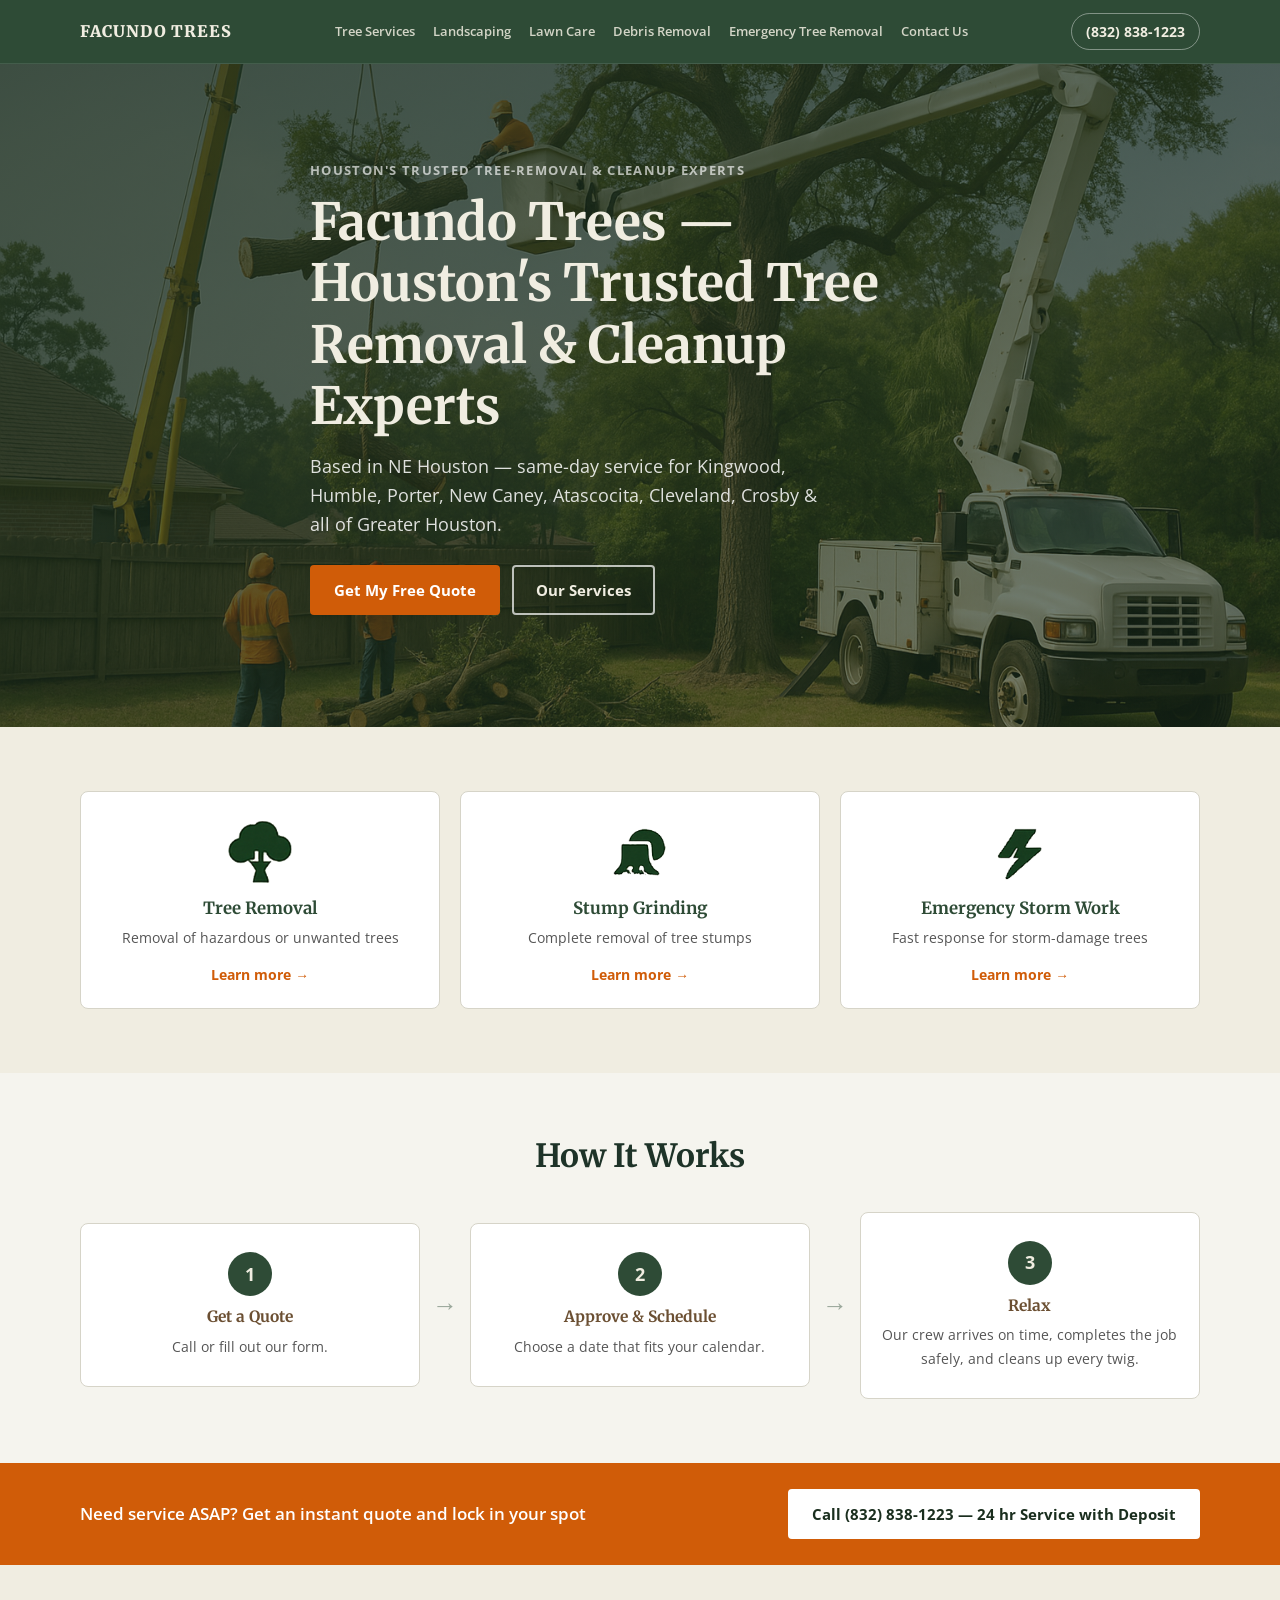
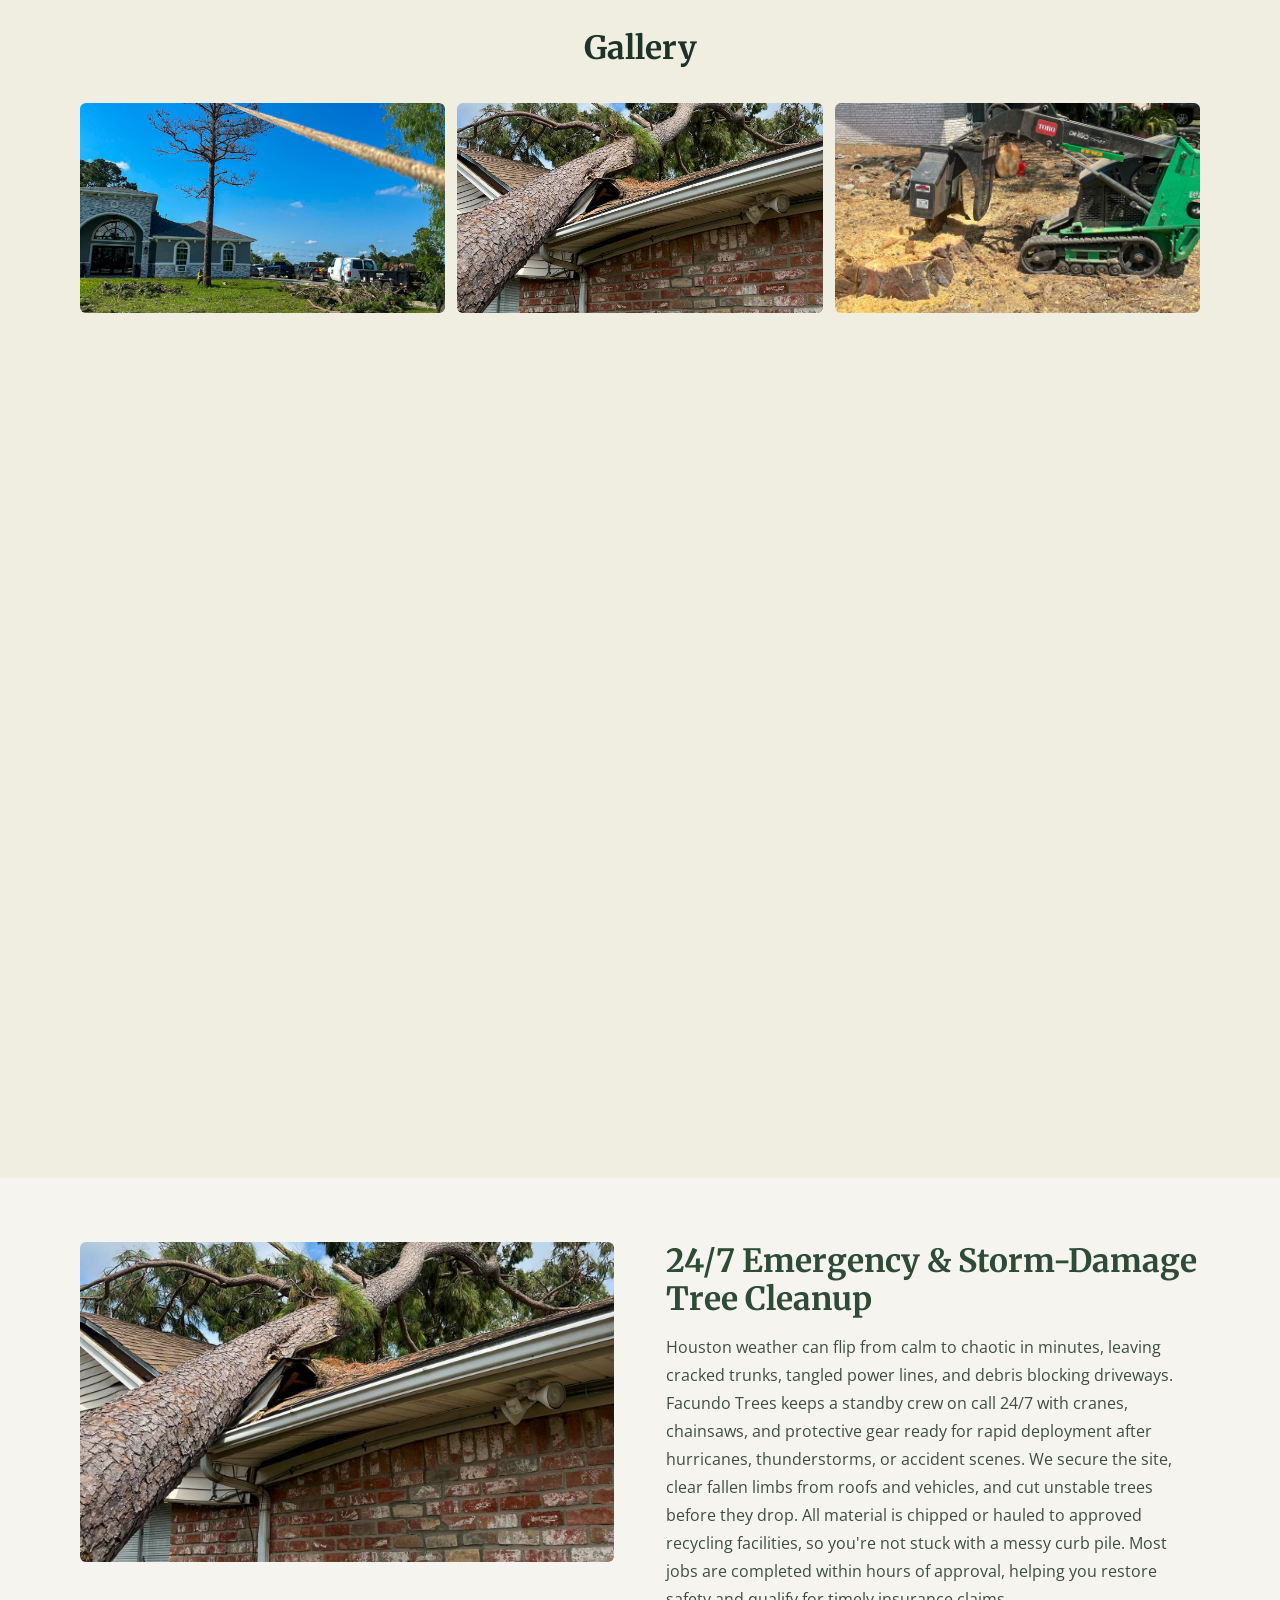
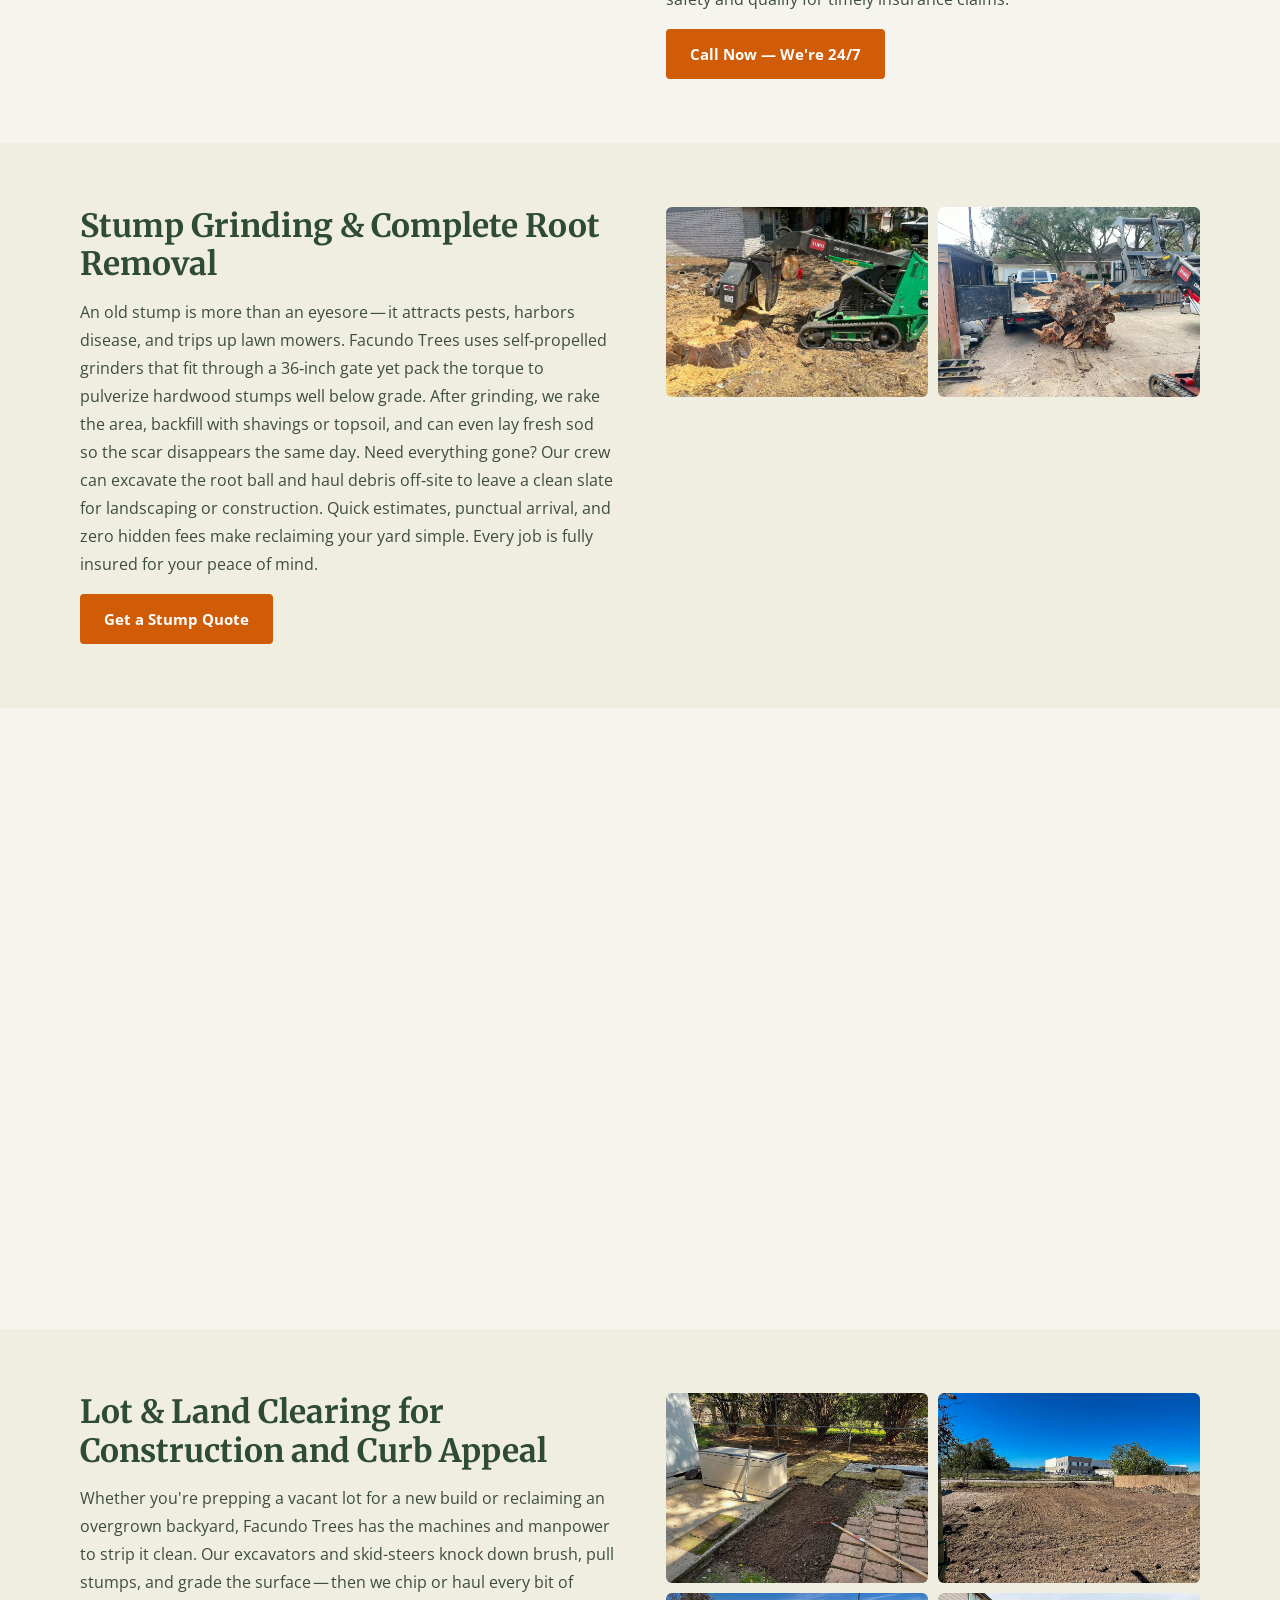
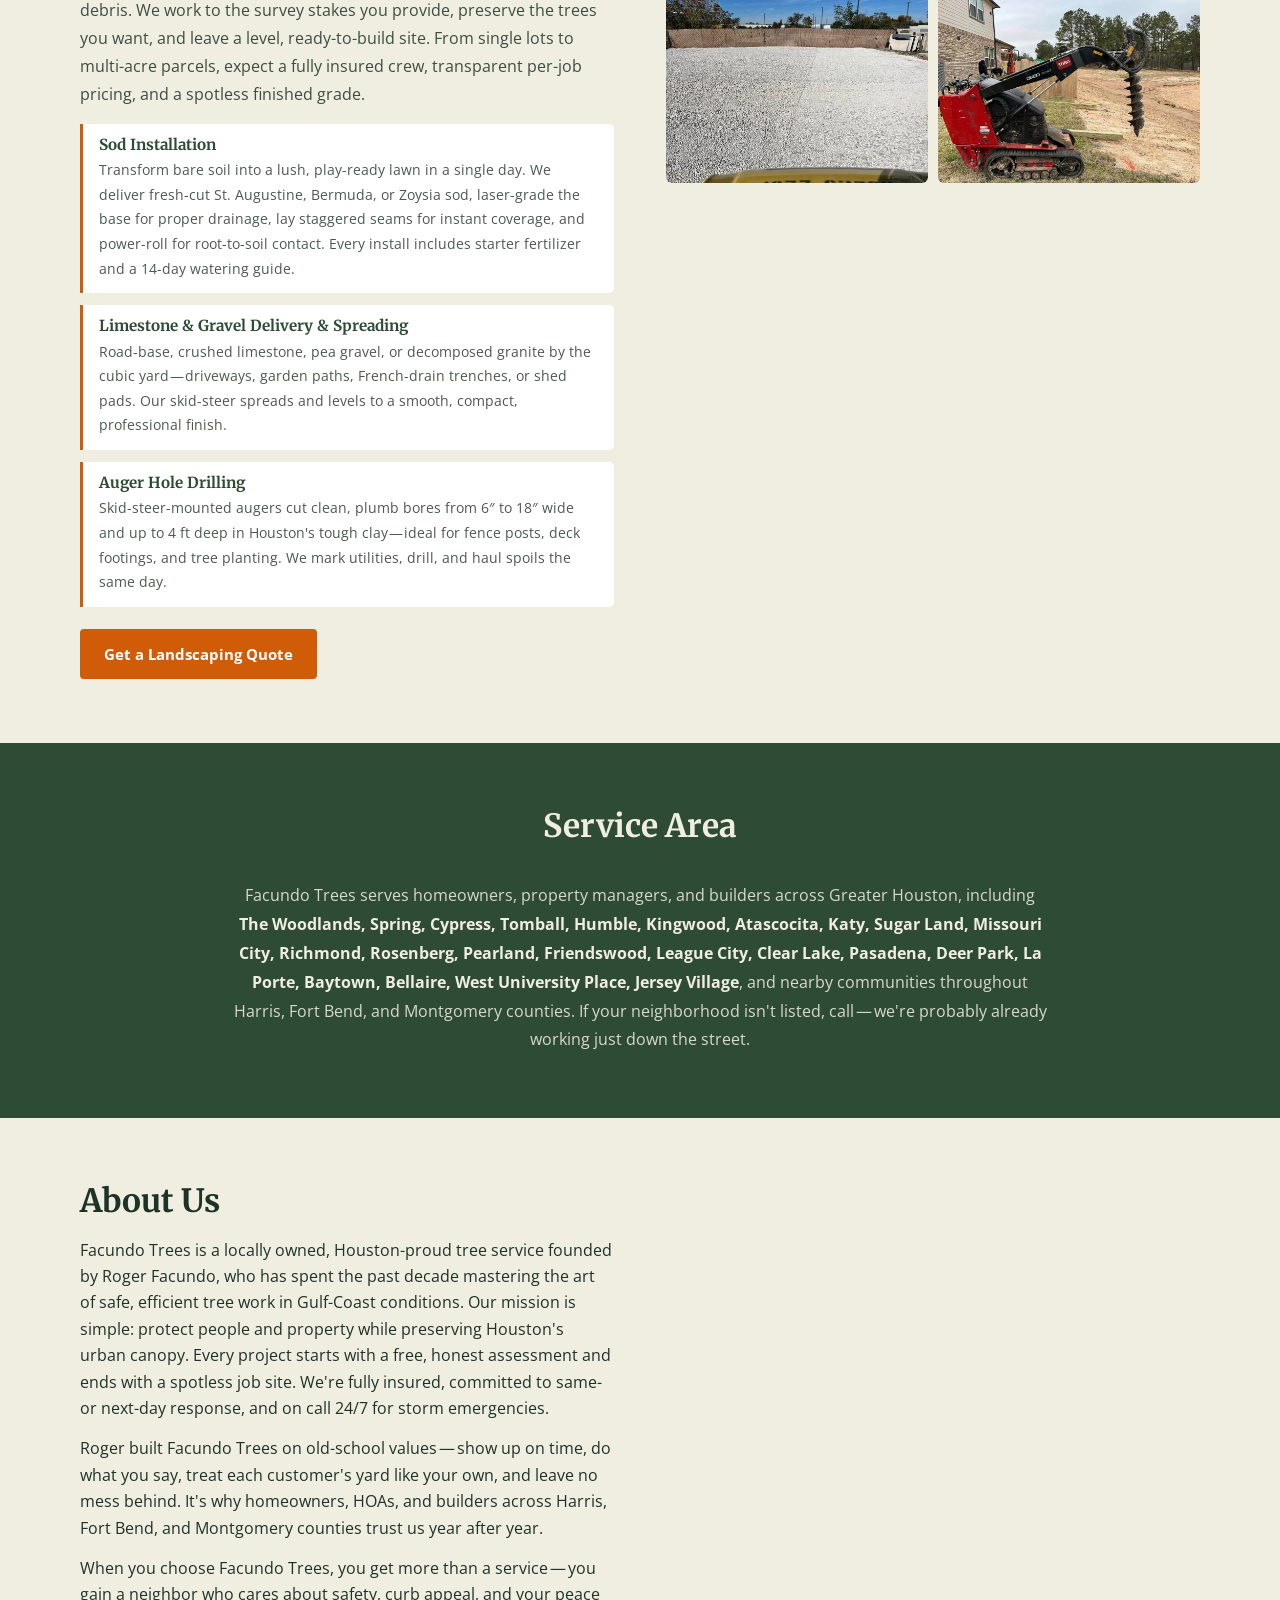
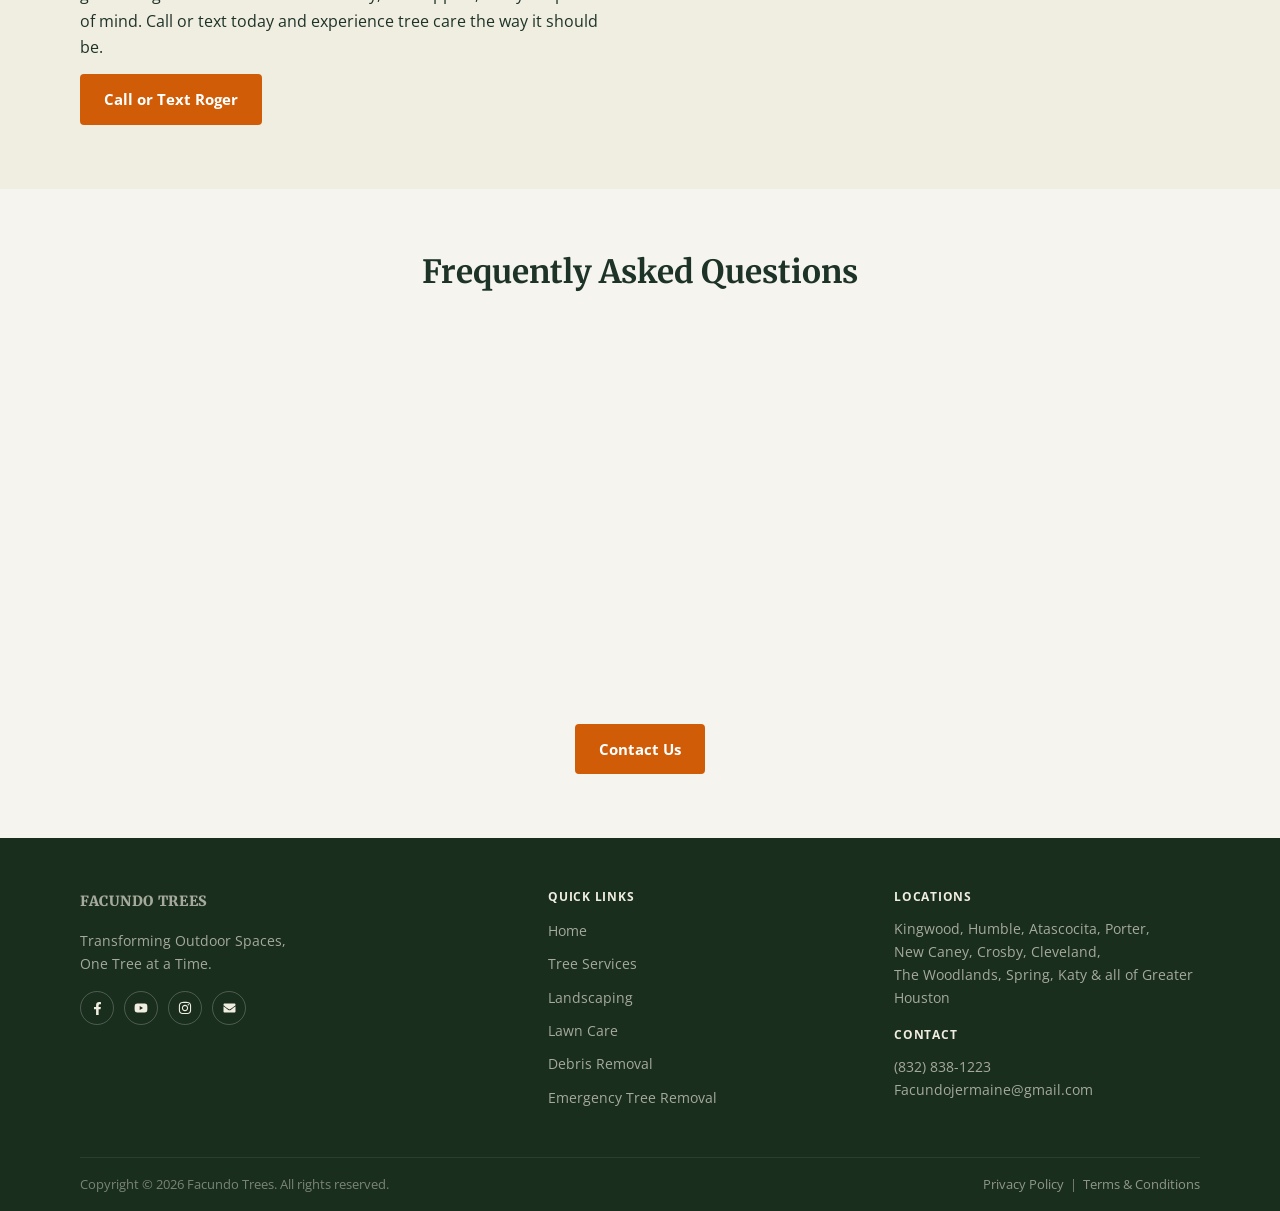
==== commit 4408c0e1: "host images locally" ====
--- a/index.html
+++ b/index.html
@@ -29,7 +29,7 @@
     <meta property="og:title" content="Facundo Trees | Tree Removal & Cleanup – Kingwood, Humble, Porter & NE Houston TX" />
     <meta property="og:description" content="Houston's trusted tree removal, stump grinding & emergency storm cleanup. Based in NE Houston, serving Kingwood, Humble, Porter, New Caney, Atascocita, Cleveland, Crosby, Huffman & all of Greater Houston. $2M insured. Call (832) 838-1223." />
     <meta property="og:url" content="https://facundotrees.com/" />
-    <meta property="og:image" content="https://images.leadconnectorhq.com/image/f_jpg/q_85/r_1200/u_https://assets.cdn.filesafe.space/7lmCwNybwUCPvaq2RvUc/media/685f0ceda8f9d33920e05491.png" />
+    <meta property="og:image" content="images/685f0ceda8f9d33920e05491.png" />
     <meta property="og:image:width" content="1200" />
     <meta property="og:image:height" content="630" />
     <meta property="og:image:type" content="image/jpeg" />
@@ -40,7 +40,7 @@
     <meta name="twitter:card" content="summary_large_image" />
     <meta name="twitter:title" content="Facundo Trees | Tree Removal & Cleanup – Kingwood, Humble, Porter & NE Houston TX" />
     <meta name="twitter:description" content="Houston's trusted tree removal, stump grinding & emergency storm cleanup. Based in NE Houston, serving Kingwood, Humble, Porter, New Caney, Atascocita, Cleveland, Crosby, Huffman & all of Greater Houston. $2M insured. Call (832) 838-1223." />
-    <meta name="twitter:image" content="https://images.leadconnectorhq.com/image/f_jpg/q_85/r_1200/u_https://assets.cdn.filesafe.space/7lmCwNybwUCPvaq2RvUc/media/685f0ceda8f9d33920e05491.png" />
+    <meta name="twitter:image" content="images/685f0ceda8f9d33920e05491.png" />
   </head>
   <body>
 
@@ -97,7 +97,7 @@
 
             <a class="service-card" href="tree-services.html">
               <img
-                src="https://assets.cdn.filesafe.space/7lmCwNybwUCPvaq2RvUc/media/6823bf7475cc46381c5f6176.png"
+                src="images/6823bf7475cc46381c5f6176.png"
                 alt="Tree removal icon"
                 loading="lazy"
               />
@@ -108,7 +108,7 @@
 
             <a class="service-card" href="tree-services.html#stump">
               <img
-                src="https://assets.cdn.filesafe.space/7lmCwNybwUCPvaq2RvUc/media/6823bf74265ab5b18f3e3eb6.png"
+                src="images/6823bf74265ab5b18f3e3eb6.png"
                 alt="Stump grinding icon"
                 loading="lazy"
               />
@@ -119,7 +119,7 @@
 
             <a class="service-card" href="emergency-tree-removal.html">
               <img
-                src="https://assets.cdn.filesafe.space/7lmCwNybwUCPvaq2RvUc/media/6823bf742e4407677efc4c11.png"
+                src="images/6823bf742e4407677efc4c11.png"
                 alt="Emergency storm work icon"
                 loading="lazy"
               />
@@ -178,32 +178,32 @@
           <h2 class="section-title">Gallery</h2>
           <div class="gallery">
             <img
-              src="https://images.leadconnectorhq.com/image/f_webp/q_80/r_900/u_https://assets.cdn.filesafe.space/7lmCwNybwUCPvaq2RvUc/media/68531587f5ca15194756230e.jpeg"
+              src="images/68531587f5ca15194756230e.jpeg"
               alt="Tall tree roped and ready to be safely removed"
               loading="lazy"
             />
             <img
-              src="https://images.leadconnectorhq.com/image/f_webp/q_80/r_900/u_https://assets.cdn.filesafe.space/7lmCwNybwUCPvaq2RvUc/media/68531a69fdd9357958977a64.jpeg"
+              src="images/68531a69fdd9357958977a64.jpeg"
               alt="Tall pine tree fell on roof of house causing damage"
               loading="lazy"
             />
             <img
-              src="https://images.leadconnectorhq.com/image/f_webp/q_80/r_900/u_https://assets.cdn.filesafe.space/7lmCwNybwUCPvaq2RvUc/media/68531bd31f9cb446f34d023c.jpeg"
+              src="images/68531bd31f9cb446f34d023c.jpeg"
               alt="Stump grinder beginning to grind a large tree stump"
               loading="lazy"
             />
             <img
-              src="https://images.leadconnectorhq.com/image/f_webp/q_80/r_900/u_https://assets.cdn.filesafe.space/7lmCwNybwUCPvaq2RvUc/media/68530dba1f9cb400954ce7f5.jpeg"
+              src="images/68530dba1f9cb400954ce7f5.jpeg"
               alt="Fresh sod cleanly laid out"
               loading="lazy"
             />
             <img
-              src="https://images.leadconnectorhq.com/image/f_webp/q_80/r_900/u_https://assets.cdn.filesafe.space/7lmCwNybwUCPvaq2RvUc/media/685317c918ed253a7ed7ff89.jpeg"
+              src="images/685317c918ed253a7ed7ff89.jpeg"
               alt="Root ball of a tree loaded into truck for disposal"
               loading="lazy"
             />
             <img
-              src="https://images.leadconnectorhq.com/image/f_webp/q_80/r_900/u_https://assets.cdn.filesafe.space/7lmCwNybwUCPvaq2RvUc/media/685318b03b09c74e50a77610.png"
+              src="images/685318b03b09c74e50a77610.png"
               alt="Beautiful tree canopy after trimming and pruning"
               loading="lazy"
             />
@@ -237,12 +237,12 @@
           </div>
           <div class="detail-images">
             <img
-              src="https://images.leadconnectorhq.com/image/f_webp/q_80/r_900/u_https://assets.cdn.filesafe.space/7lmCwNybwUCPvaq2RvUc/media/68531587f5ca15194756230e.jpeg"
+              src="images/68531587f5ca15194756230e.jpeg"
               alt="Tall tree roped and ready to be safely removed"
               loading="lazy"
             />
             <img
-              src="https://images.leadconnectorhq.com/image/f_webp/q_80/r_900/u_https://assets.cdn.filesafe.space/7lmCwNybwUCPvaq2RvUc/media/68531a69fdd9357958977a64.jpeg"
+              src="images/68531a69fdd9357958977a64.jpeg"
               alt="Tall pine tree fell on roof of house"
               loading="lazy"
             />
@@ -255,7 +255,7 @@
         <div class="container detail-grid detail-grid--reverse">
           <div class="detail-images">
             <img
-              src="https://images.leadconnectorhq.com/image/f_webp/q_80/r_900/u_https://assets.cdn.filesafe.space/7lmCwNybwUCPvaq2RvUc/media/68531a69fdd9357958977a64.jpeg"
+              src="images/68531a69fdd9357958977a64.jpeg"
               alt="Storm damage tree fell on house roof"
               loading="lazy"
             />
@@ -300,12 +300,12 @@
           </div>
           <div class="detail-images">
             <img
-              src="https://images.leadconnectorhq.com/image/f_webp/q_80/r_900/u_https://assets.cdn.filesafe.space/7lmCwNybwUCPvaq2RvUc/media/68531bd31f9cb446f34d023c.jpeg"
+              src="images/68531bd31f9cb446f34d023c.jpeg"
               alt="Stump grinder beginning to grind the stump of a large tree"
               loading="lazy"
             />
             <img
-              src="https://images.leadconnectorhq.com/image/f_webp/q_80/r_900/u_https://assets.cdn.filesafe.space/7lmCwNybwUCPvaq2RvUc/media/685317c918ed253a7ed7ff89.jpeg"
+              src="images/685317c918ed253a7ed7ff89.jpeg"
               alt="Root ball of a tree ready to be loaded into truck for disposal"
               loading="lazy"
             />
@@ -318,7 +318,7 @@
         <div class="container detail-grid detail-grid--reverse">
           <div class="detail-images">
             <img
-              src="https://images.leadconnectorhq.com/image/f_webp/q_80/r_900/u_https://assets.cdn.filesafe.space/7lmCwNybwUCPvaq2RvUc/media/685318b03b09c74e50a77610.png"
+              src="images/685318b03b09c74e50a77610.png"
               alt="Beautiful tree canopy after trimming and pruning"
               loading="lazy"
             />
@@ -390,22 +390,22 @@
           </div>
           <div class="detail-images">
             <img
-              src="https://images.leadconnectorhq.com/image/f_webp/q_80/r_900/u_https://assets.cdn.filesafe.space/7lmCwNybwUCPvaq2RvUc/media/68530dba1f9cb400954ce7f5.jpeg"
+              src="images/68530dba1f9cb400954ce7f5.jpeg"
               alt="Fresh sod cleanly laid out"
               loading="lazy"
             />
             <img
-              src="https://images.leadconnectorhq.com/image/f_webp/q_80/r_900/u_https://assets.cdn.filesafe.space/7lmCwNybwUCPvaq2RvUc/media/6853169d2a85564b3bb49a13.jpeg"
+              src="images/6853169d2a85564b3bb49a13.jpeg"
               alt="Freshly graded vacant lot after brush and debris clearing"
               loading="lazy"
             />
             <img
-              src="https://images.leadconnectorhq.com/image/f_webp/q_80/r_900/u_https://assets.cdn.filesafe.space/7lmCwNybwUCPvaq2RvUc/media/68531e9e2a85563bd9b4a8df.jpeg"
+              src="images/68531e9e2a85563bd9b4a8df.jpeg"
               alt="Level gravel yard being compacted by a drum roller"
               loading="lazy"
             />
             <img
-              src="https://images.leadconnectorhq.com/image/f_webp/q_80/r_900/u_https://assets.cdn.filesafe.space/7lmCwNybwUCPvaq2RvUc/media/68531cd73b09c72affa77ef0.jpeg"
+              src="images/68531cd73b09c72affa77ef0.jpeg"
               alt="Auger hole driller about to drill a hole for a fence line"
               loading="lazy"
             />
@@ -590,7 +590,7 @@
           <h4 style="margin-top:18px">Contact</h4>
           <p>
             <a href="tel:+18328381223">(832) 838-1223</a><br />
-            <a href="mailto:Trees@FacundoTrees.com">Trees@FacundoTrees.com</a>
+            <a href="mailto:Facundojermaine@gmail.com">Facundojermaine@gmail.com</a>
           </p>
         </div>
 
@@ -599,7 +599,6 @@
       <div class="footer-bottom">
         <div class="container footer-bottom-inner">
           <p>Copyright &copy; 2026 Facundo Trees. All rights reserved.</p>
-          <p>Made by <a href="https://forwardroot.com" target="_blank" rel="noopener">ForwardRoot</a></p>
           <p>
             <a href="privacy.html">Privacy Policy</a>
             &nbsp;|&nbsp;
@@ -620,7 +619,7 @@
     "description": "Houston's trusted tree removal, stump grinding, emergency storm cleanup, landscaping, and debris removal company. Serving Kingwood, Humble, The Woodlands, and all of Greater Houston. Fully insured, same-day service.",
     "url": "https://facundotrees.com",
     "telephone": "+18328381223",
-    "email": "trees@facundotrees.com",
+    "email": "Facundojermaine@gmail.com",
     "founder": {
       "@type": "Person",
       "name": "Roger Facundo"
@@ -713,7 +712,7 @@
         "closes": "23:59"
       }
     ],
-    "image": "https://images.leadconnectorhq.com/image/f_jpg/q_85/r_1200/u_https://assets.cdn.filesafe.space/7lmCwNybwUCPvaq2RvUc/media/685f0ceda8f9d33920e05491.png"
+    "image": "images/685f0ceda8f9d33920e05491.png"
   },
   {
     "@context": "https://schema.org",
--- a/styles.css
+++ b/styles.css
@@ -205,7 +205,7 @@
   padding: 96px 0 112px;
   background:
     linear-gradient(to bottom right, rgba(26,46,30,.82), rgba(26,46,30,.58)),
-    url("https://assets.cdn.filesafe.space/7lmCwNybwUCPvaq2RvUc/media/685f0ceda8f9d33920e05491.png")
+    url("images/685f0ceda8f9d33920e05491.png")
       center / cover no-repeat;
   color: var(--light);
 }
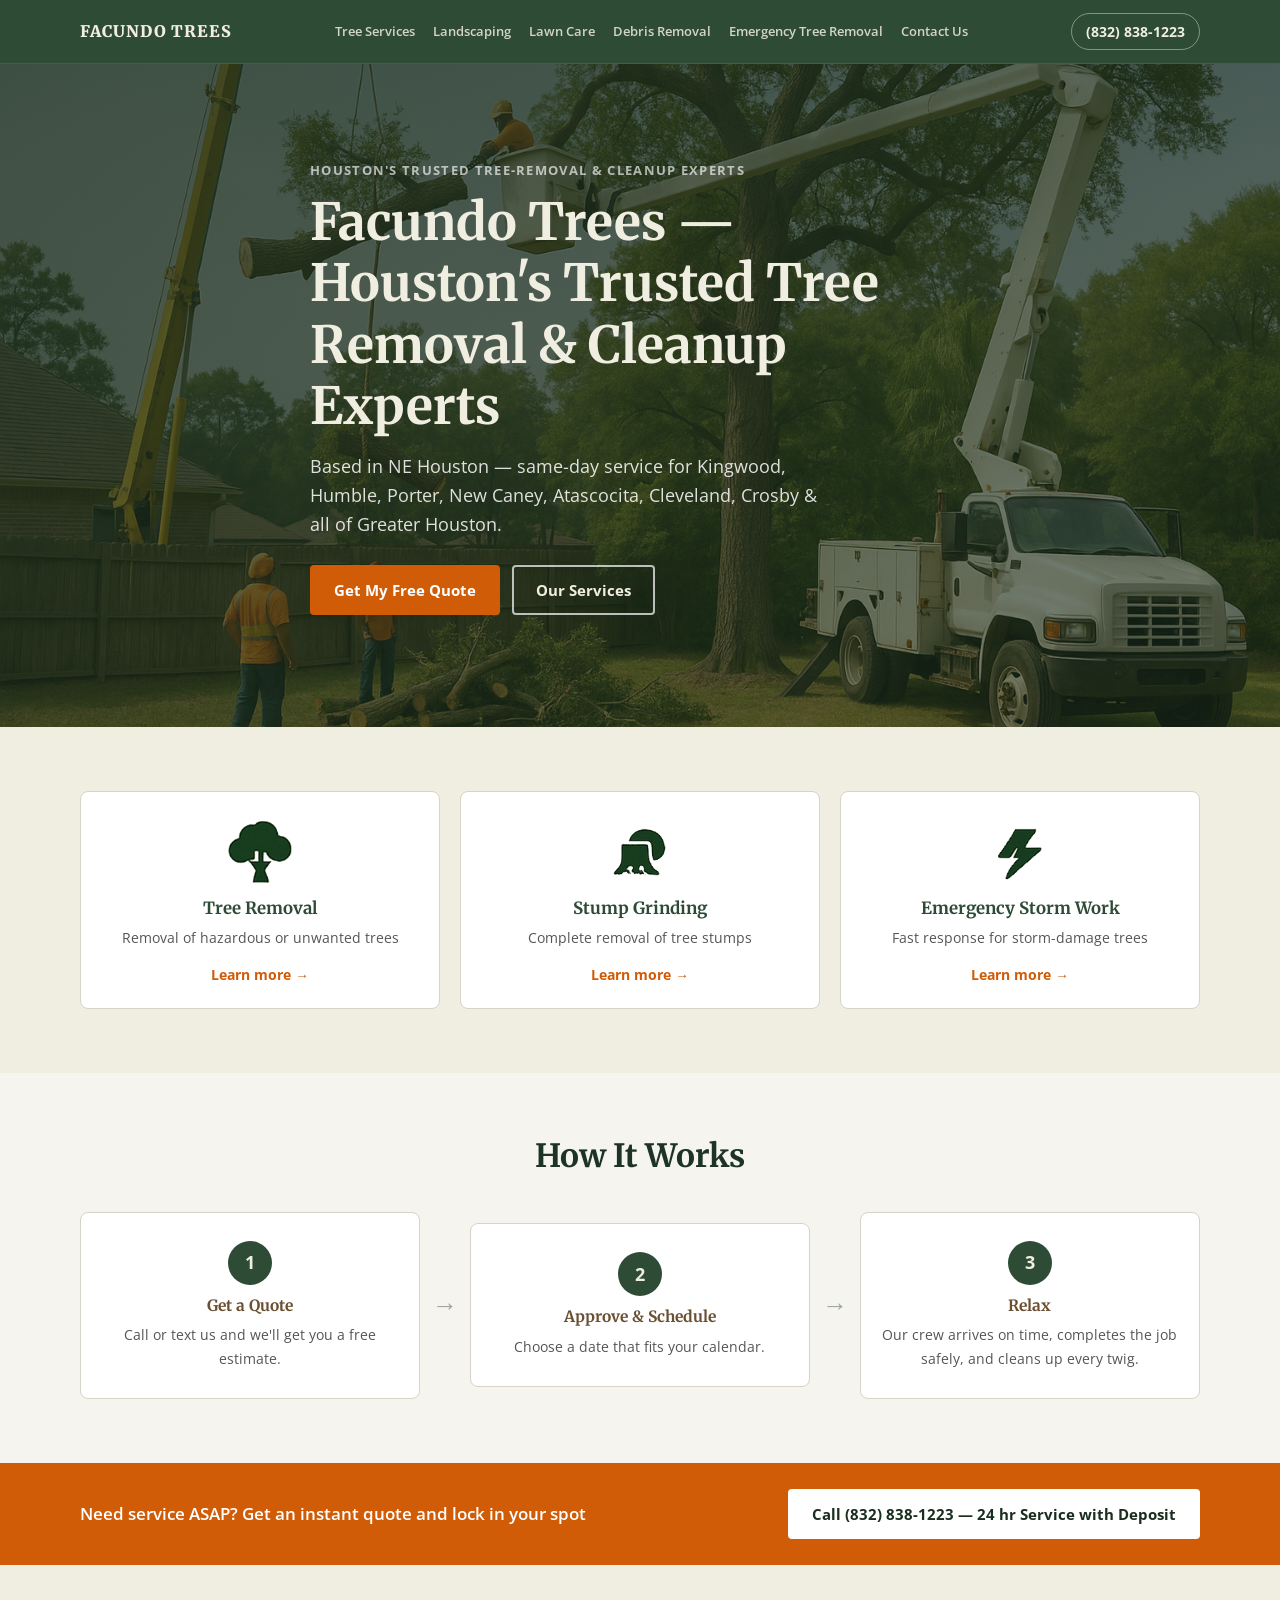
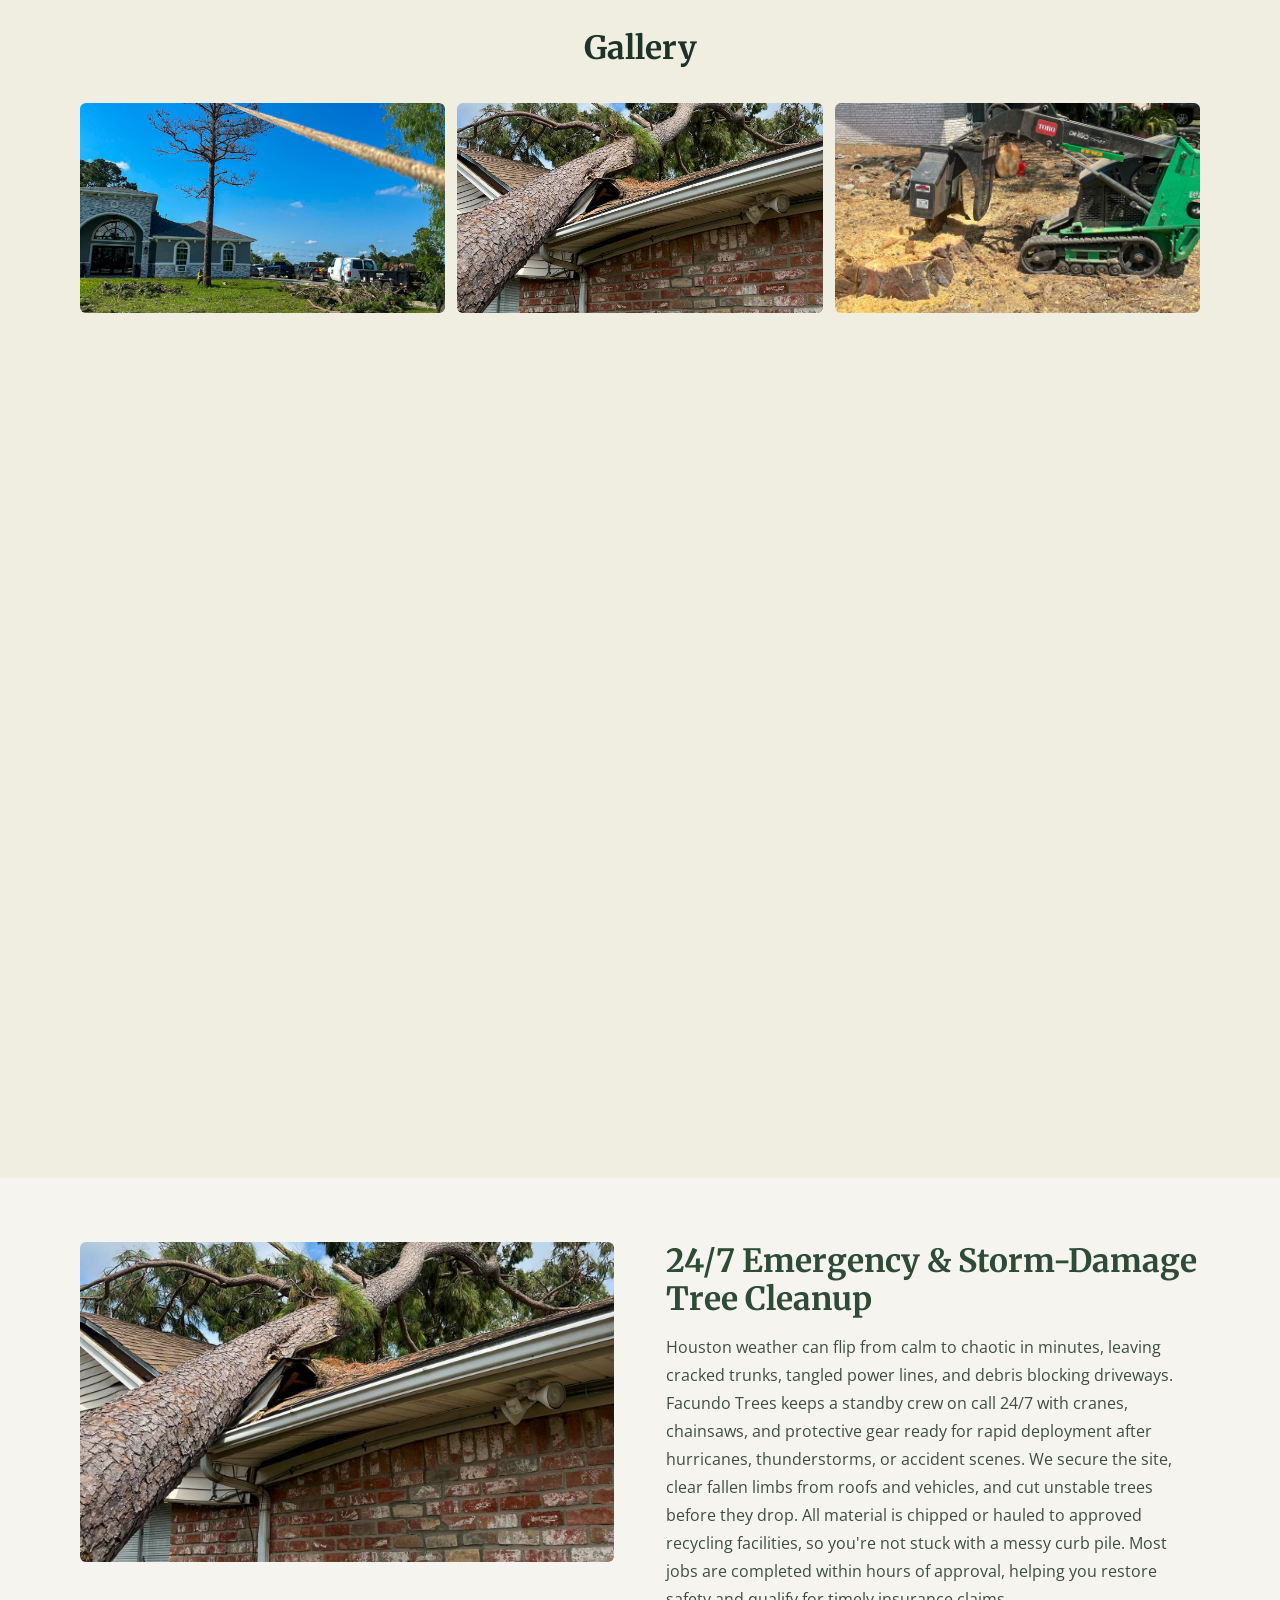
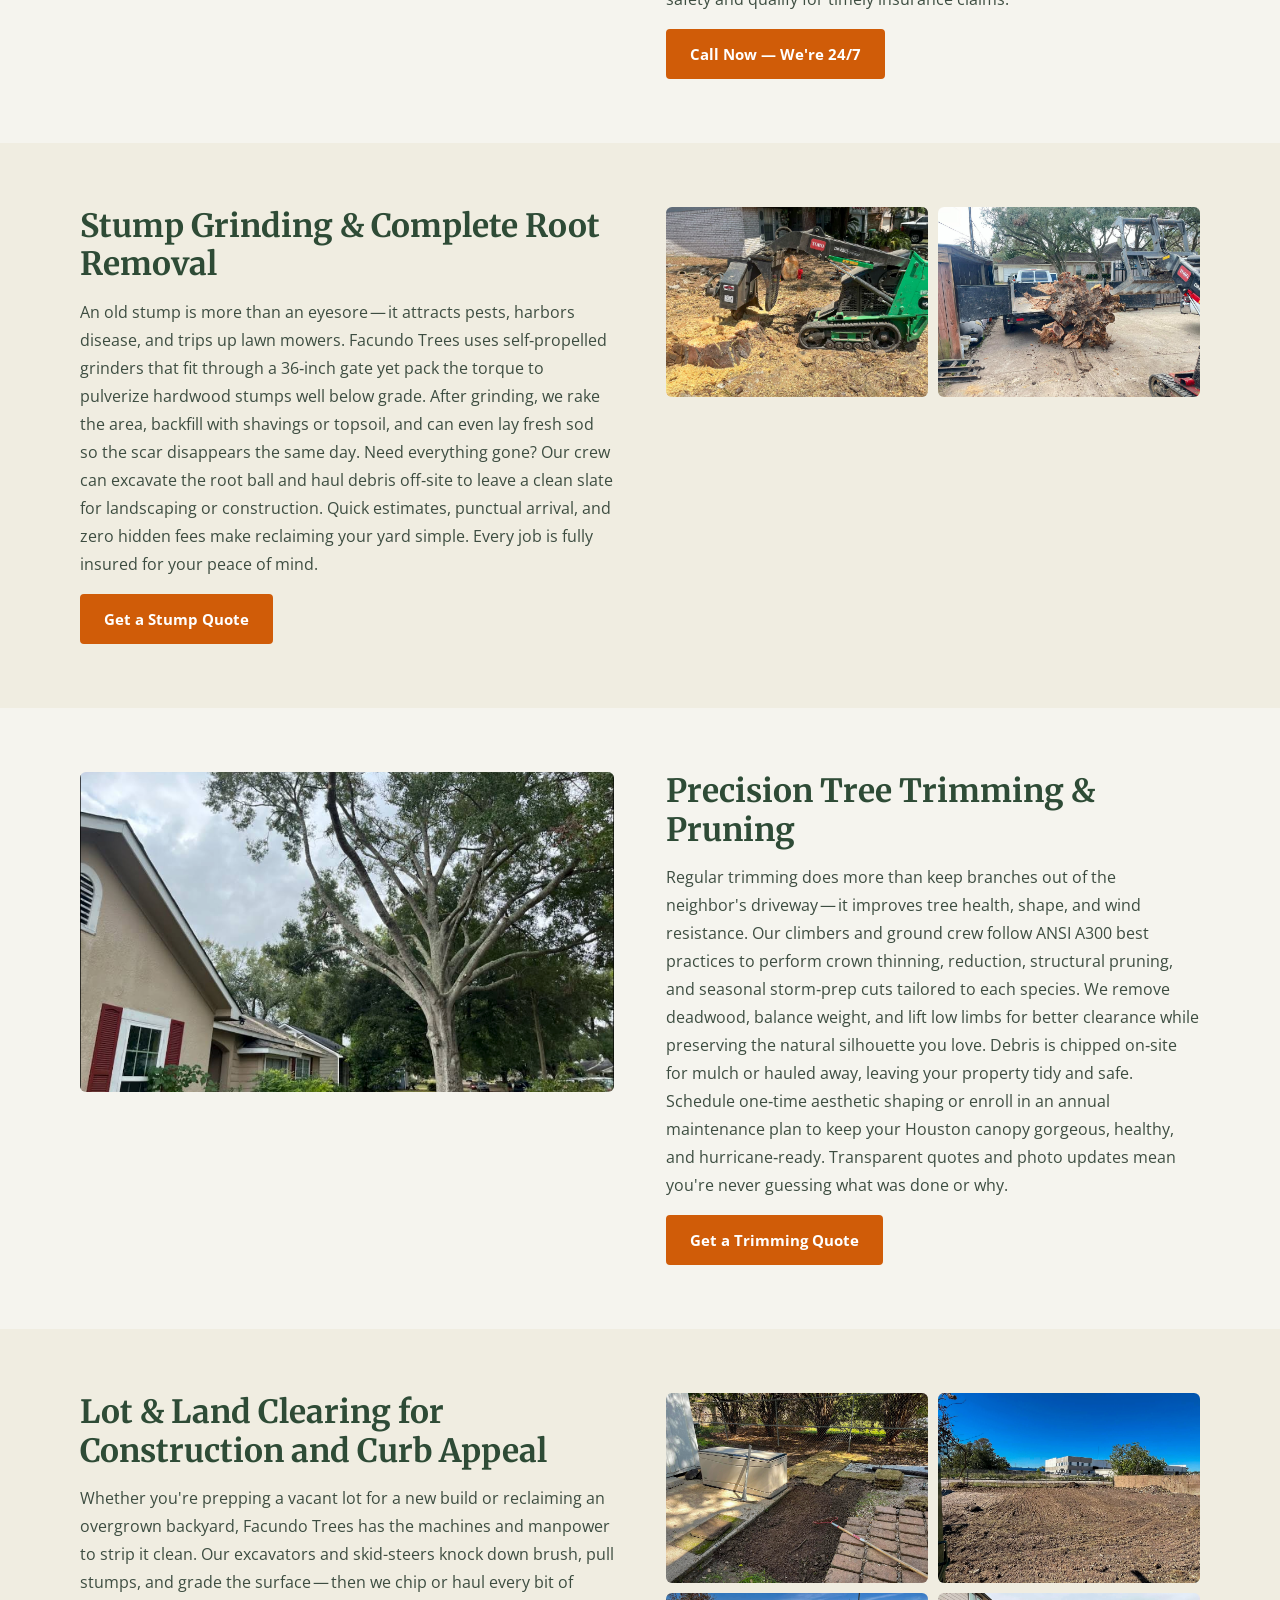
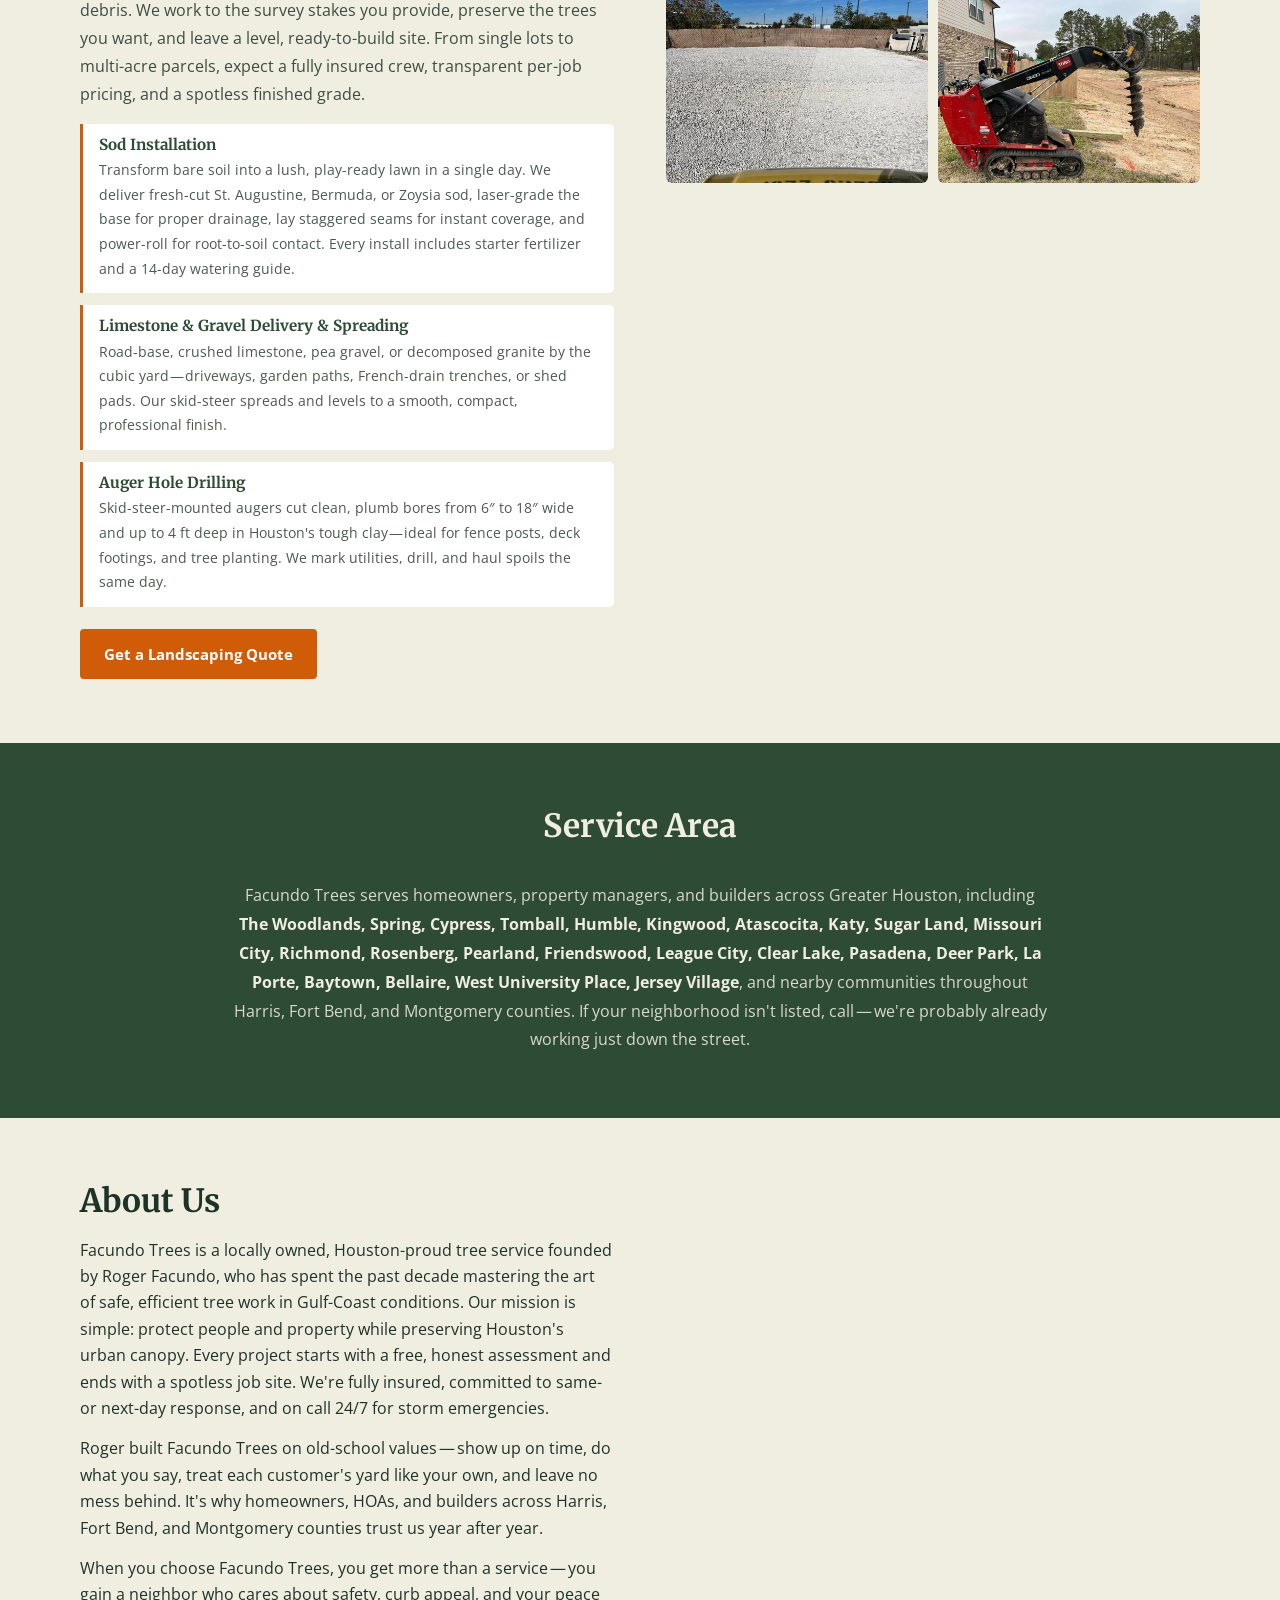
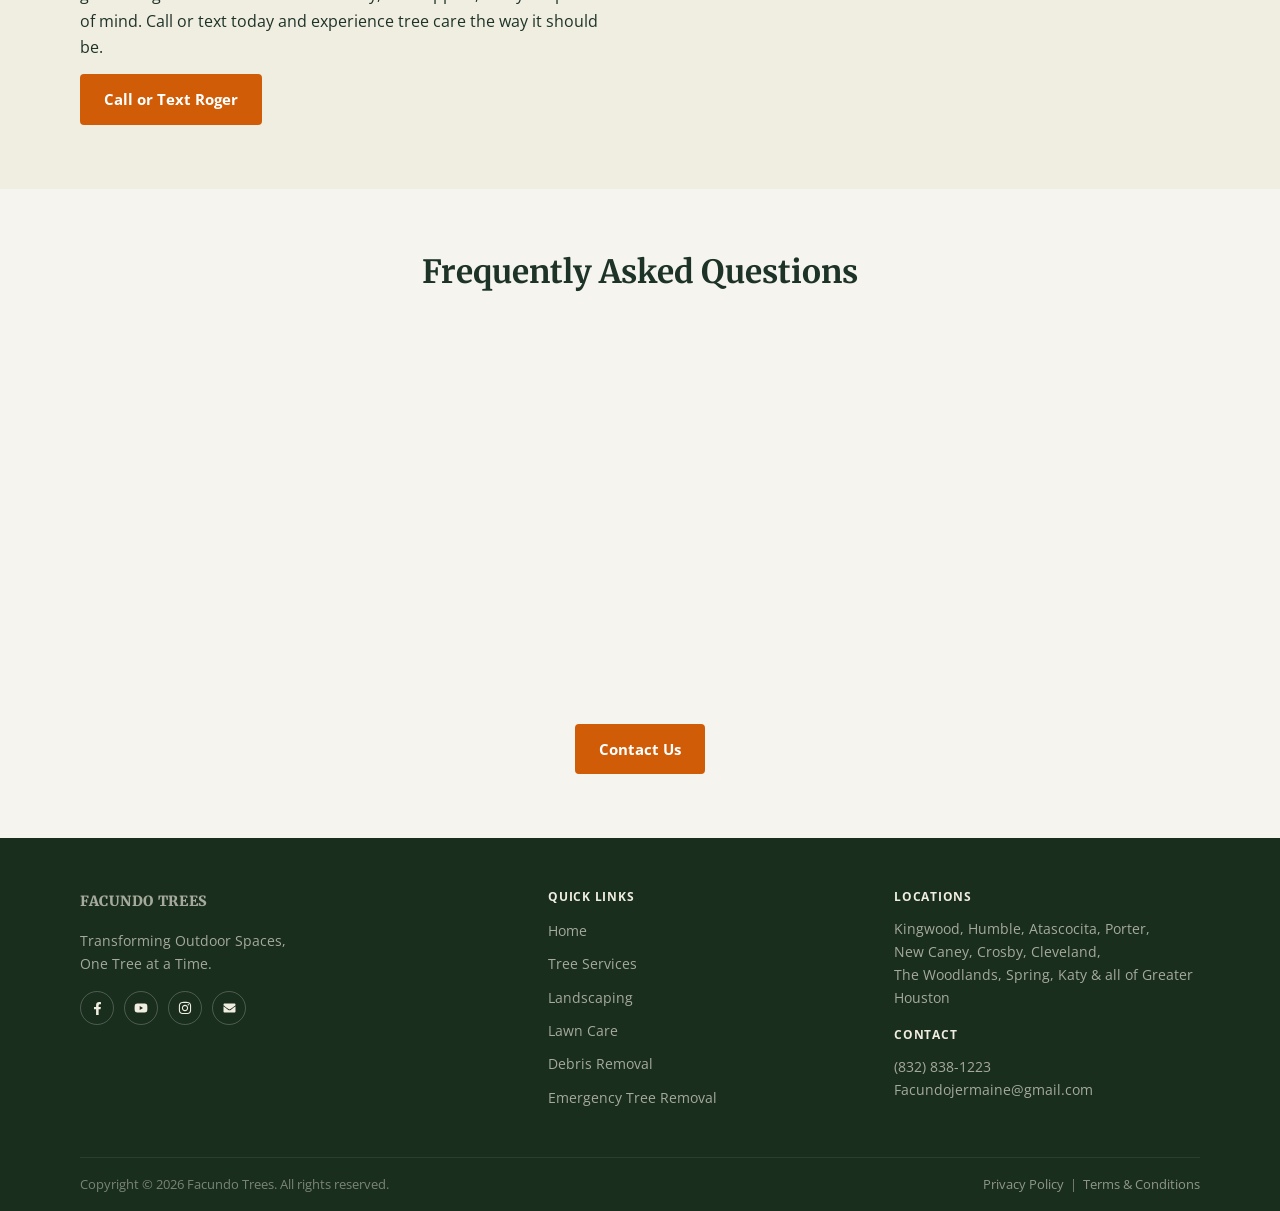
==== commit ba3a4ee2: "'call or text' no form" ====
--- a/index.html
+++ b/index.html
@@ -141,7 +141,7 @@
             <div class="step">
               <div class="step-num">1</div>
               <h3>Get a Quote</h3>
-              <p>Call or fill out our form.</p>
+              <p>Call or text us and we'll get you a free estimate.</p>
             </div>
 
             <div class="step-arrow">&rarr;</div>
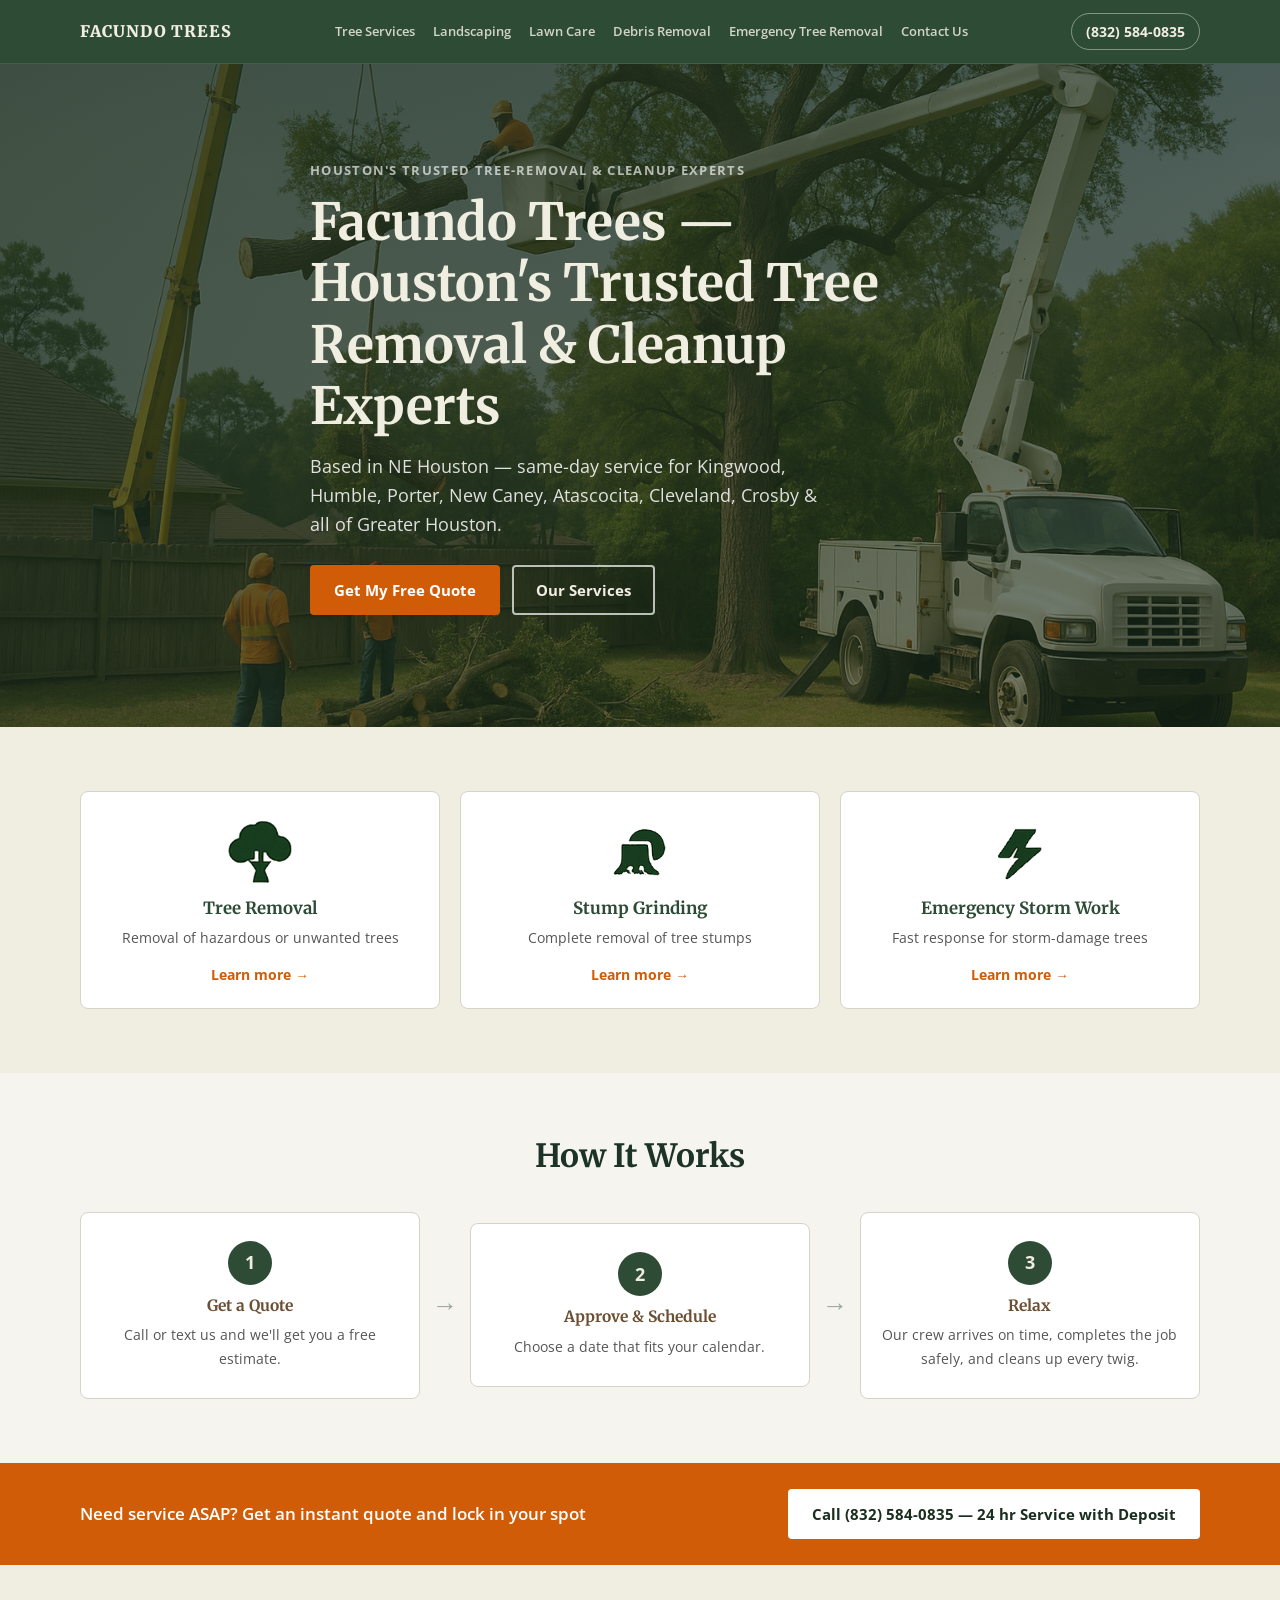
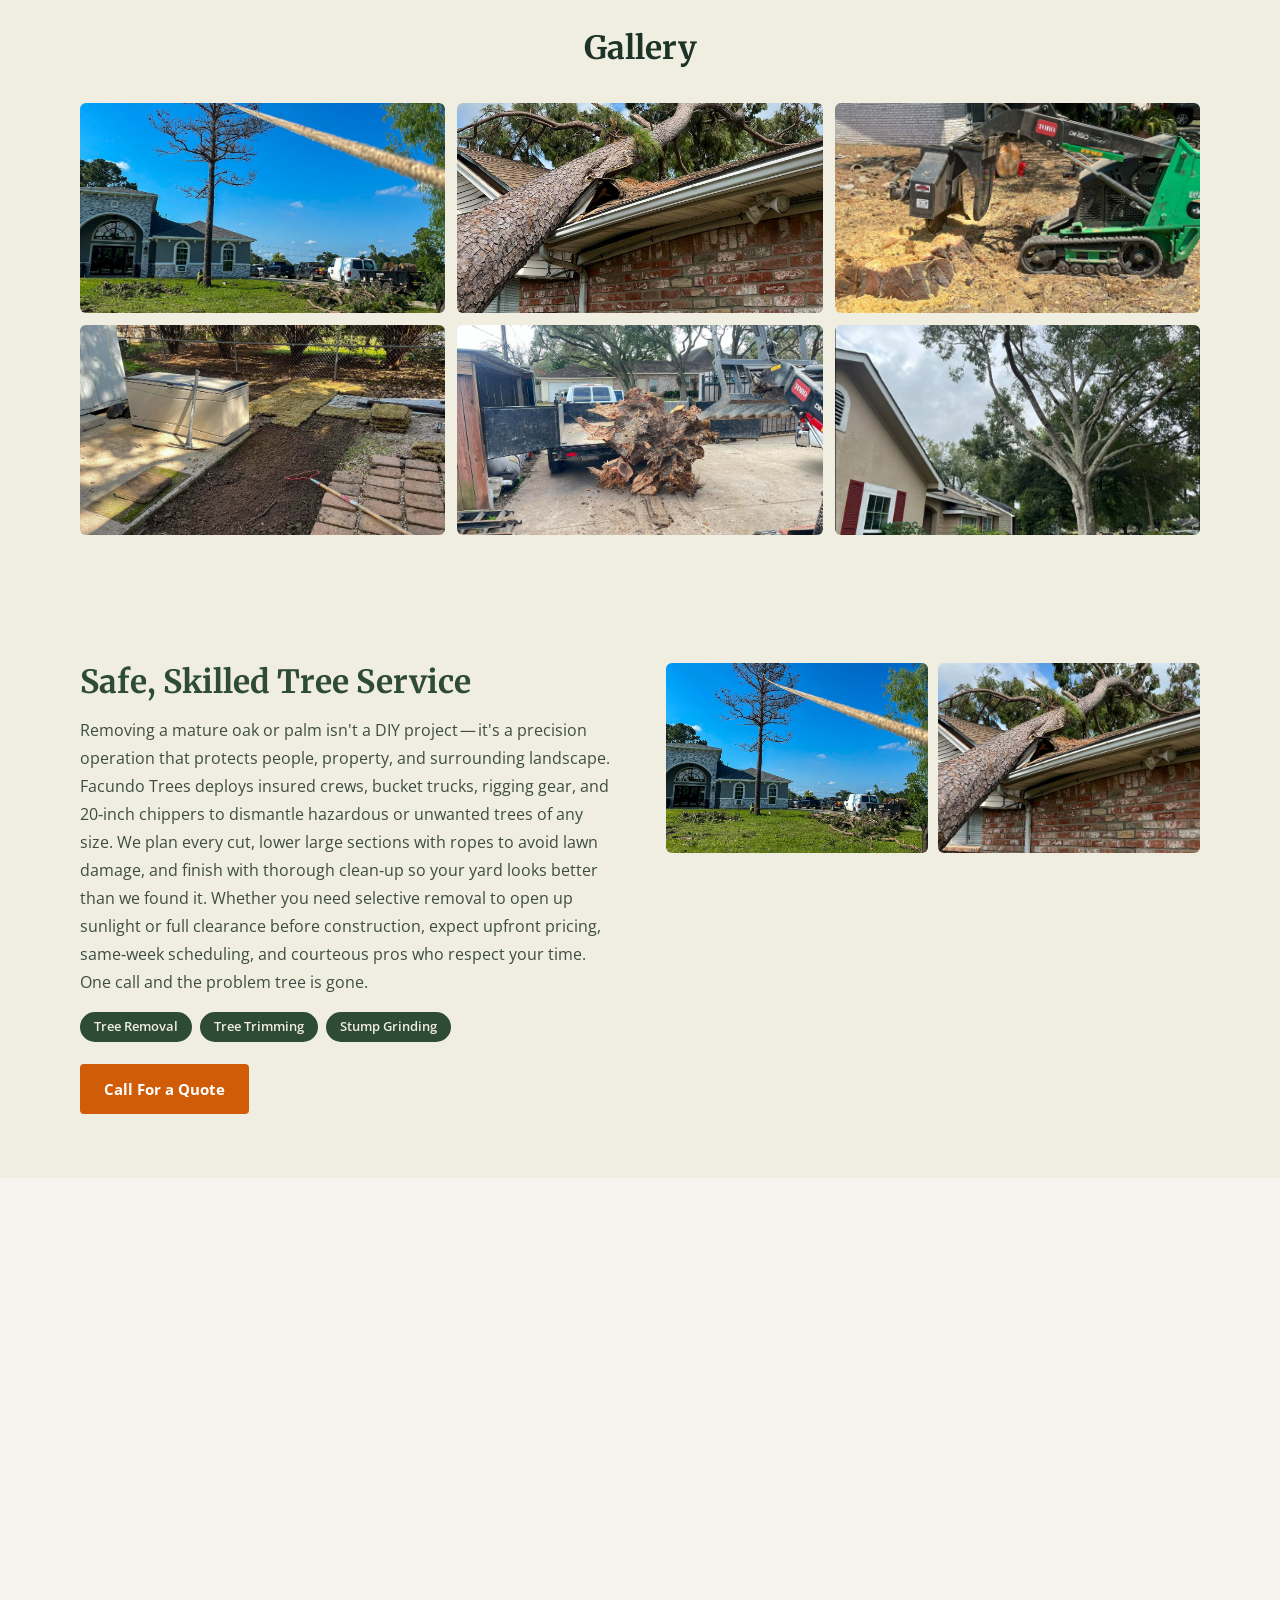
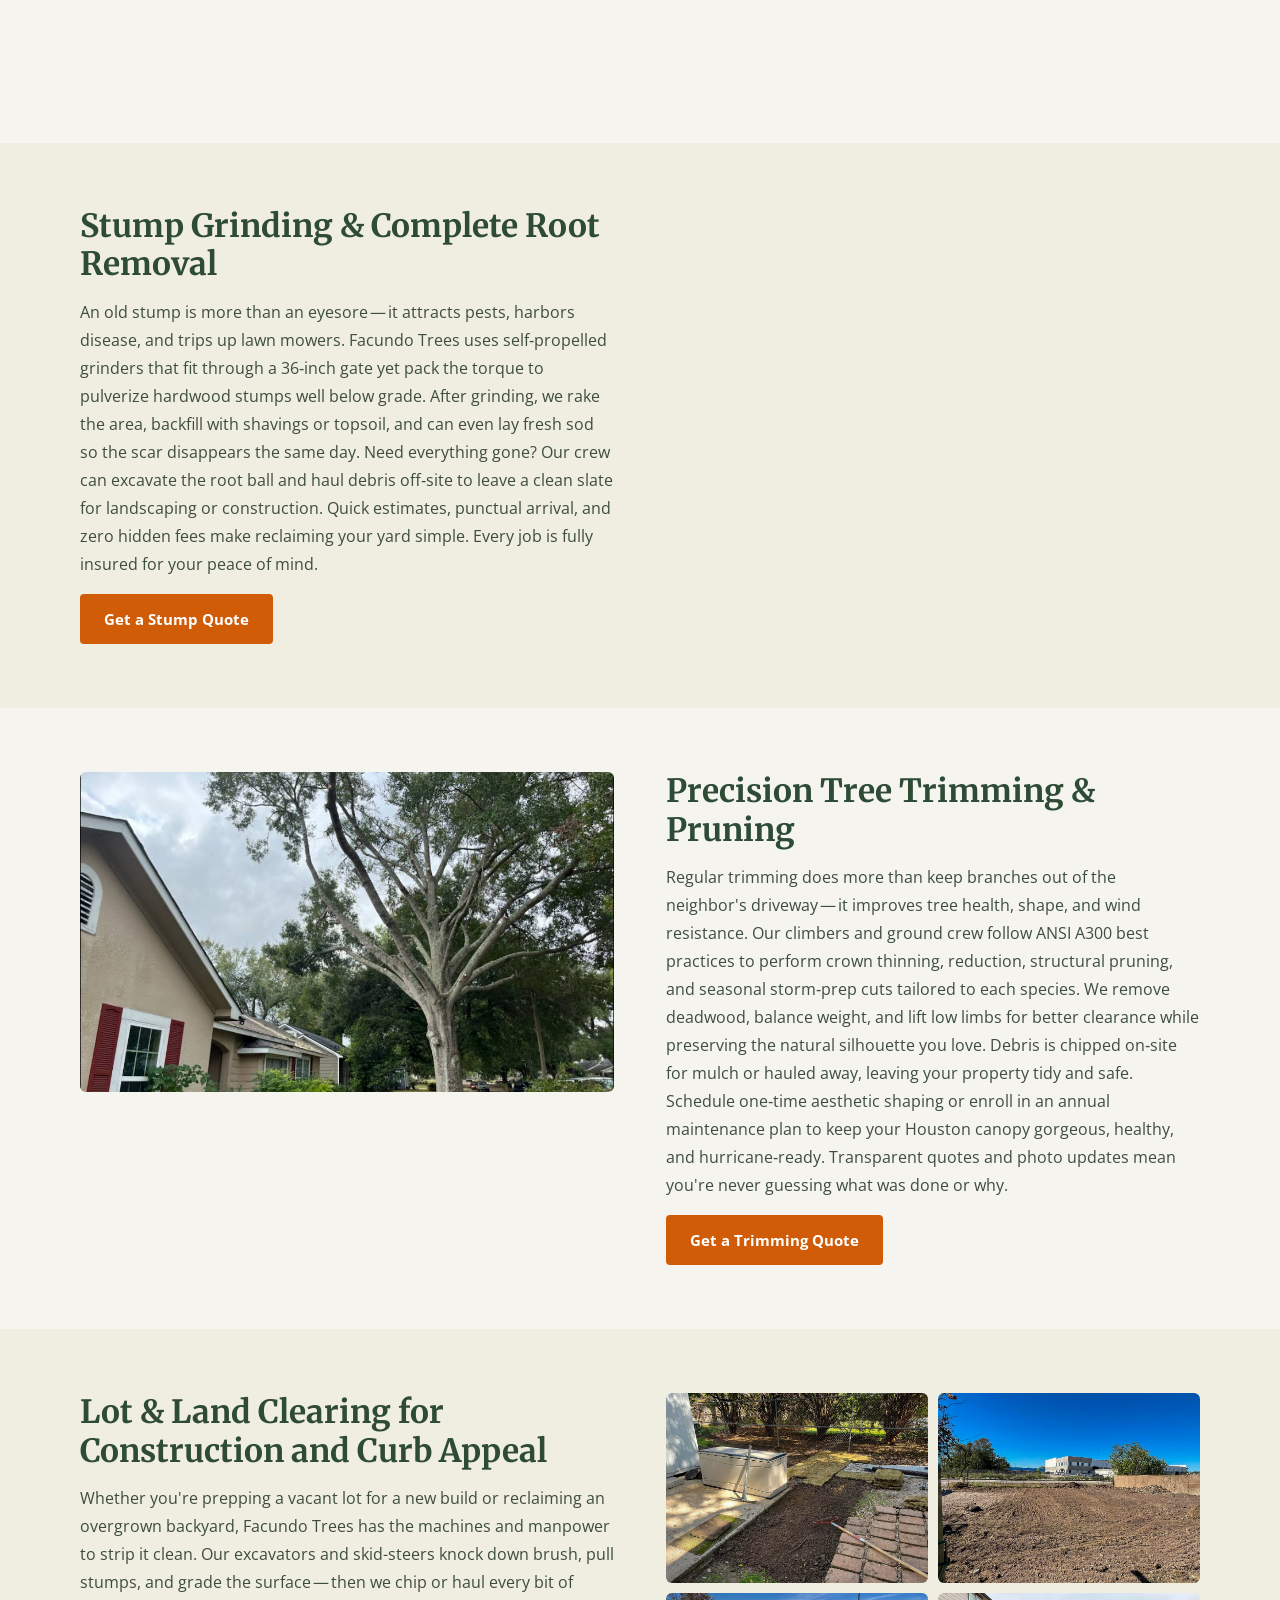
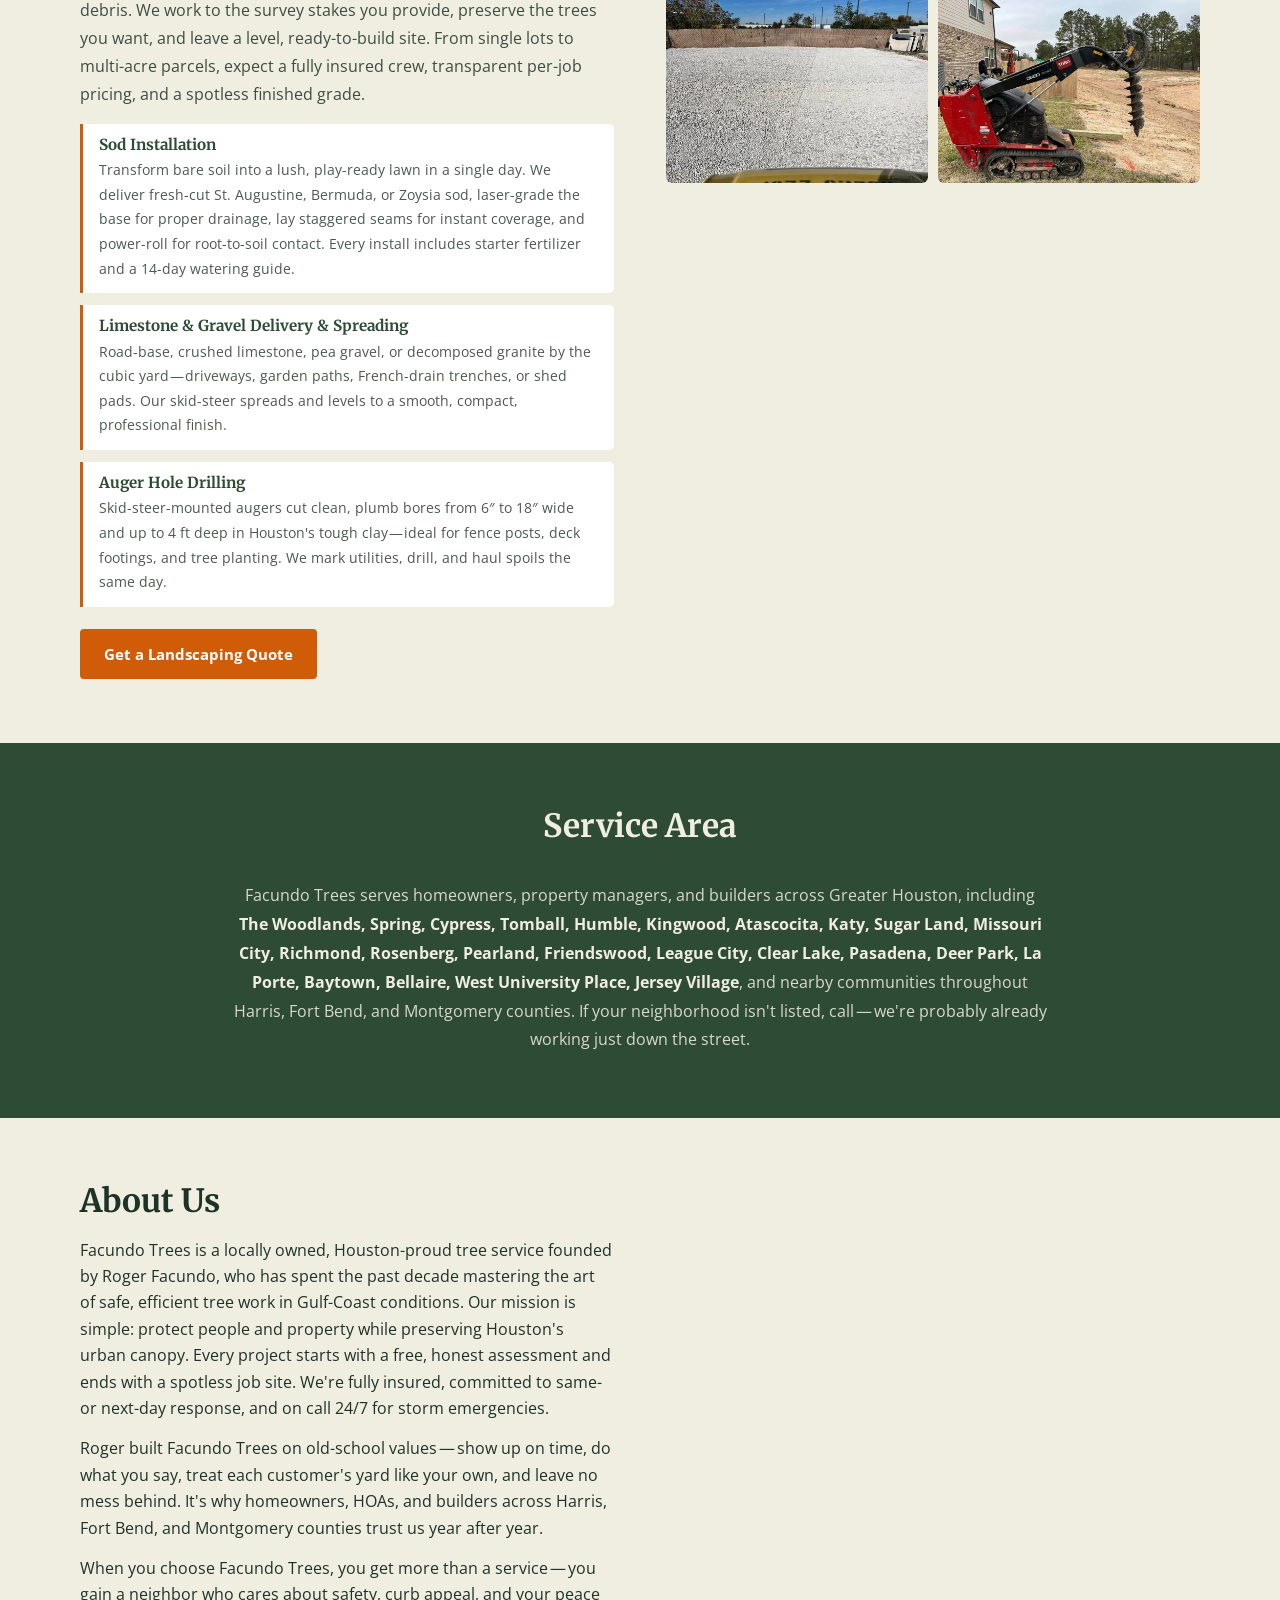
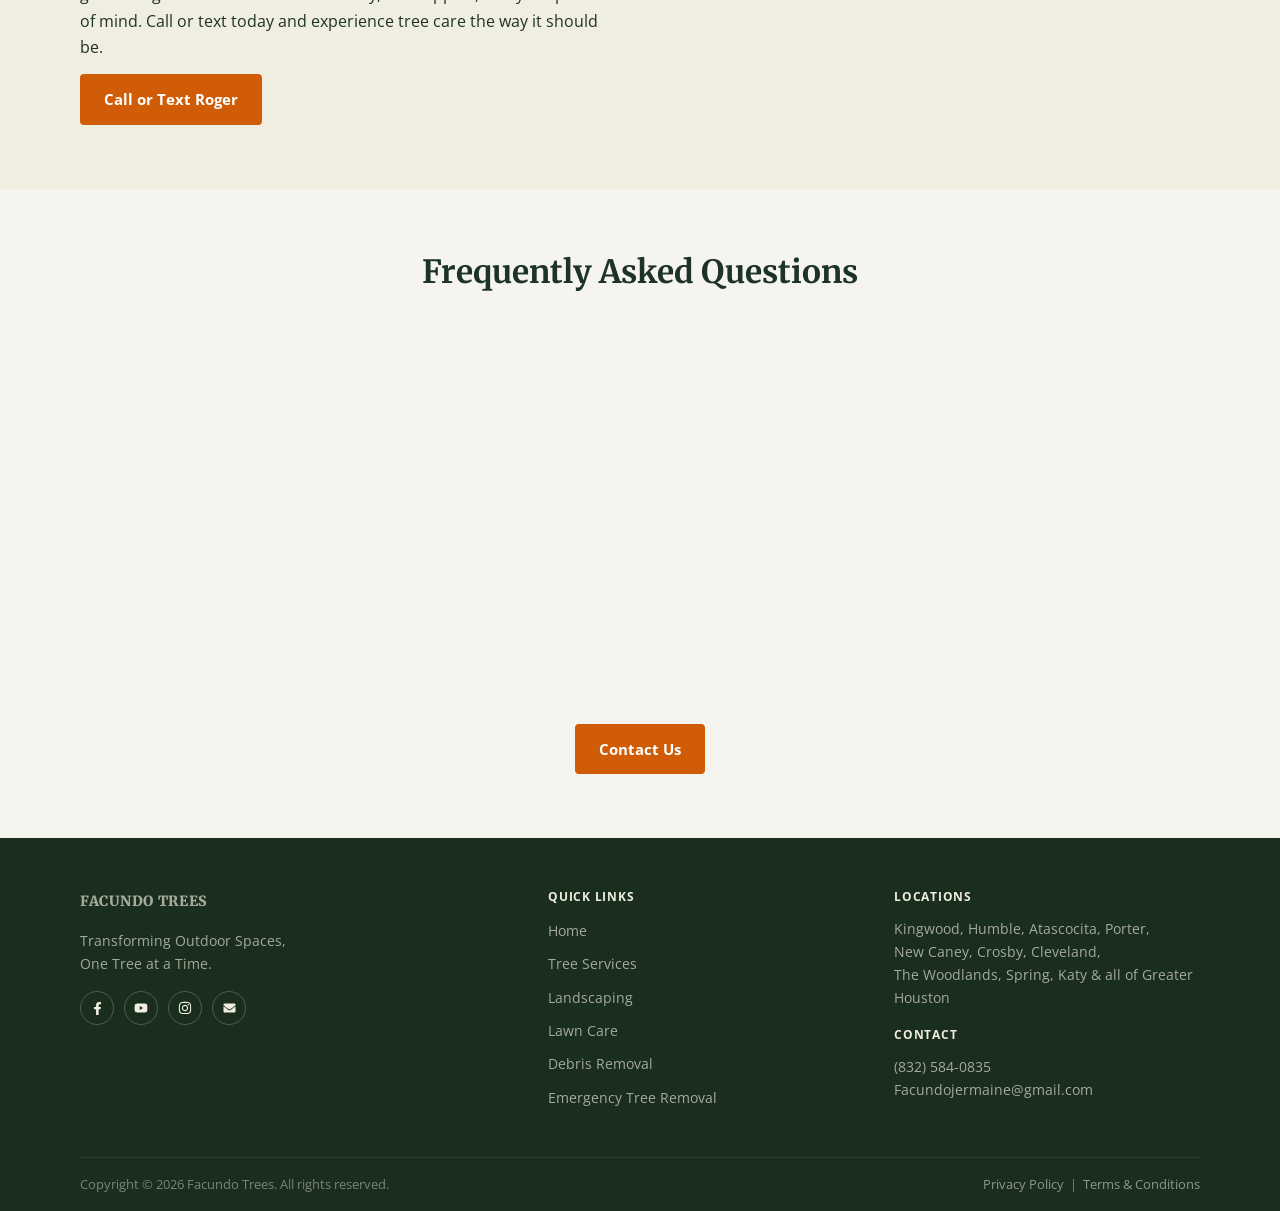
==== commit bcd9cfa0: "update phone number" ====
--- a/index.html
+++ b/index.html
@@ -4,7 +4,7 @@
     <meta charset="UTF-8" />
     <meta name="viewport" content="width=device-width, initial-scale=1.0" />
     <title>Facundo Trees | Tree Removal & Cleanup – Kingwood, Humble, Porter & NE Houston TX</title>
-    <meta name="description" content="Houston's trusted tree removal, stump grinding & emergency storm cleanup. Based in NE Houston, serving Kingwood, Humble, Porter, New Caney, Atascocita, Cleveland, Crosby, Huffman & all of Greater Houston. $2M insured. Call (832) 838-1223." />
+    <meta name="description" content="Houston's trusted tree removal, stump grinding & emergency storm cleanup. Based in NE Houston, serving Kingwood, Humble, Porter, New Caney, Atascocita, Cleveland, Crosby, Huffman & all of Greater Houston. $2M insured. Call (832) 584-0835." />
     <link rel="preconnect" href="https://fonts.googleapis.com" />
     <link rel="preconnect" href="https://fonts.gstatic.com" crossorigin />
     <link
@@ -27,7 +27,7 @@
     <meta property="og:type" content="website" />
     <meta property="og:site_name" content="Facundo Trees" />
     <meta property="og:title" content="Facundo Trees | Tree Removal & Cleanup – Kingwood, Humble, Porter & NE Houston TX" />
-    <meta property="og:description" content="Houston's trusted tree removal, stump grinding & emergency storm cleanup. Based in NE Houston, serving Kingwood, Humble, Porter, New Caney, Atascocita, Cleveland, Crosby, Huffman & all of Greater Houston. $2M insured. Call (832) 838-1223." />
+    <meta property="og:description" content="Houston's trusted tree removal, stump grinding & emergency storm cleanup. Based in NE Houston, serving Kingwood, Humble, Porter, New Caney, Atascocita, Cleveland, Crosby, Huffman & all of Greater Houston. $2M insured. Call (832) 584-0835." />
     <meta property="og:url" content="https://facundotrees.com/" />
     <meta property="og:image" content="images/685f0ceda8f9d33920e05491.png" />
     <meta property="og:image:width" content="1200" />
@@ -39,7 +39,7 @@
     <!-- Twitter Card -->
     <meta name="twitter:card" content="summary_large_image" />
     <meta name="twitter:title" content="Facundo Trees | Tree Removal & Cleanup – Kingwood, Humble, Porter & NE Houston TX" />
-    <meta name="twitter:description" content="Houston's trusted tree removal, stump grinding & emergency storm cleanup. Based in NE Houston, serving Kingwood, Humble, Porter, New Caney, Atascocita, Cleveland, Crosby, Huffman & all of Greater Houston. $2M insured. Call (832) 838-1223." />
+    <meta name="twitter:description" content="Houston's trusted tree removal, stump grinding & emergency storm cleanup. Based in NE Houston, serving Kingwood, Humble, Porter, New Caney, Atascocita, Cleveland, Crosby, Huffman & all of Greater Houston. $2M insured. Call (832) 584-0835." />
     <meta name="twitter:image" content="images/685f0ceda8f9d33920e05491.png" />
   </head>
   <body>
@@ -59,7 +59,7 @@
           <a href="emergency-tree-removal.html">Emergency Tree Removal</a>
           <a href="#contact">Contact Us</a>
         </nav>
-        <a class="phone" href="tel:+18328381223">(832) 838-1223</a>
+        <a class="phone" href="tel:+18325840835">(832) 584-0835</a>
       </div>
       <nav class="mobile-nav" id="mobile-nav">
         <a href="tree-services.html">Tree Services</a>
@@ -68,7 +68,7 @@
         <a href="debris-removal-service.html">Debris Removal</a>
         <a href="emergency-tree-removal.html">Emergency Tree Removal</a>
         <a href="#contact">Contact Us</a>
-        <a href="tel:+18328381223" class="mobile-phone">(832) 838-1223</a>
+        <a href="tel:+18325840835" class="mobile-phone">(832) 584-0835</a>
       </nav>
     </header>
 
@@ -84,7 +84,7 @@
             Atascocita, Cleveland, Crosby &amp; all of Greater Houston.
           </p>
           <div class="hero-actions">
-            <a class="btn-primary" href="tel:+18328381223">Get My Free Quote</a>
+            <a class="btn-primary" href="tel:+18325840835">Get My Free Quote</a>
             <a class="btn-outline" href="tree-services.html">Our Services</a>
           </div>
         </div>
@@ -168,7 +168,7 @@
       <section class="cta-banner">
         <div class="container cta-banner-inner">
           <p>Need service ASAP? Get an instant quote and lock in your spot</p>
-          <a href="tel:+18328381223" class="btn-white">Call (832) 838-1223 &mdash; 24 hr Service with Deposit</a>
+          <a href="tel:+18325840835" class="btn-white">Call (832) 584-0835 &mdash; 24 hr Service with Deposit</a>
         </div>
       </section>
 
@@ -233,7 +233,7 @@
               <li>Tree Trimming</li>
               <li>Stump Grinding</li>
             </ul>
-            <a href="tel:+18328381223" class="btn-primary">Call For a Quote</a>
+            <a href="tel:+18325840835" class="btn-primary">Call For a Quote</a>
           </div>
           <div class="detail-images">
             <img
@@ -274,7 +274,7 @@
               hours of approval, helping you restore safety and qualify for timely
               insurance claims.
             </p>
-            <a href="tel:+18328381223" class="btn-primary">Call Now &#8212; We're 24/7</a>
+            <a href="tel:+18325840835" class="btn-primary">Call Now &#8212; We're 24/7</a>
           </div>
         </div>
       </section>
@@ -296,7 +296,7 @@
               zero hidden fees make reclaiming your yard simple. Every job is fully
               insured for your peace of mind.
             </p>
-            <a href="tel:+18328381223" class="btn-primary">Get a Stump Quote</a>
+            <a href="tel:+18325840835" class="btn-primary">Get a Stump Quote</a>
           </div>
           <div class="detail-images">
             <img
@@ -338,7 +338,7 @@
               canopy gorgeous, healthy, and hurricane&#8209;ready. Transparent quotes and
               photo updates mean you're never guessing what was done or why.
             </p>
-            <a href="tel:+18328381223" class="btn-primary">Get a Trimming Quote</a>
+            <a href="tel:+18325840835" class="btn-primary">Get a Trimming Quote</a>
           </div>
         </div>
       </section>
@@ -386,7 +386,7 @@
                 </p>
               </div>
             </div>
-            <a href="tel:+18328381223" class="btn-primary">Get a Landscaping Quote</a>
+            <a href="tel:+18325840835" class="btn-primary">Get a Landscaping Quote</a>
           </div>
           <div class="detail-images">
             <img
@@ -455,7 +455,7 @@
               neighbor who cares about safety, curb appeal, and your peace of mind.
               Call or text today and experience tree care the way it should be.
             </p>
-            <a href="tel:+18328381223" class="btn-primary">Call or Text Roger</a>
+            <a href="tel:+18325840835" class="btn-primary">Call or Text Roger</a>
           </div>
           <div class="trust-badges">
             <div class="badge">
@@ -589,7 +589,7 @@
           <p>Kingwood, Humble, Atascocita, Porter,<br />New Caney, Crosby, Cleveland,<br />The Woodlands, Spring, Katy &amp; all of Greater Houston</p>
           <h4 style="margin-top:18px">Contact</h4>
           <p>
-            <a href="tel:+18328381223">(832) 838-1223</a><br />
+            <a href="tel:+18325840835">(832) 584-0835</a><br />
             <a href="mailto:Facundojermaine@gmail.com">Facundojermaine@gmail.com</a>
           </p>
         </div>
@@ -618,7 +618,7 @@
     "alternateName": ["Facundo Tree Service", "Facundo Trees LLC"],
     "description": "Houston's trusted tree removal, stump grinding, emergency storm cleanup, landscaping, and debris removal company. Serving Kingwood, Humble, The Woodlands, and all of Greater Houston. Fully insured, same-day service.",
     "url": "https://facundotrees.com",
-    "telephone": "+18328381223",
+    "telephone": "+18325840835",
     "email": "Facundojermaine@gmail.com",
     "founder": {
       "@type": "Person",
